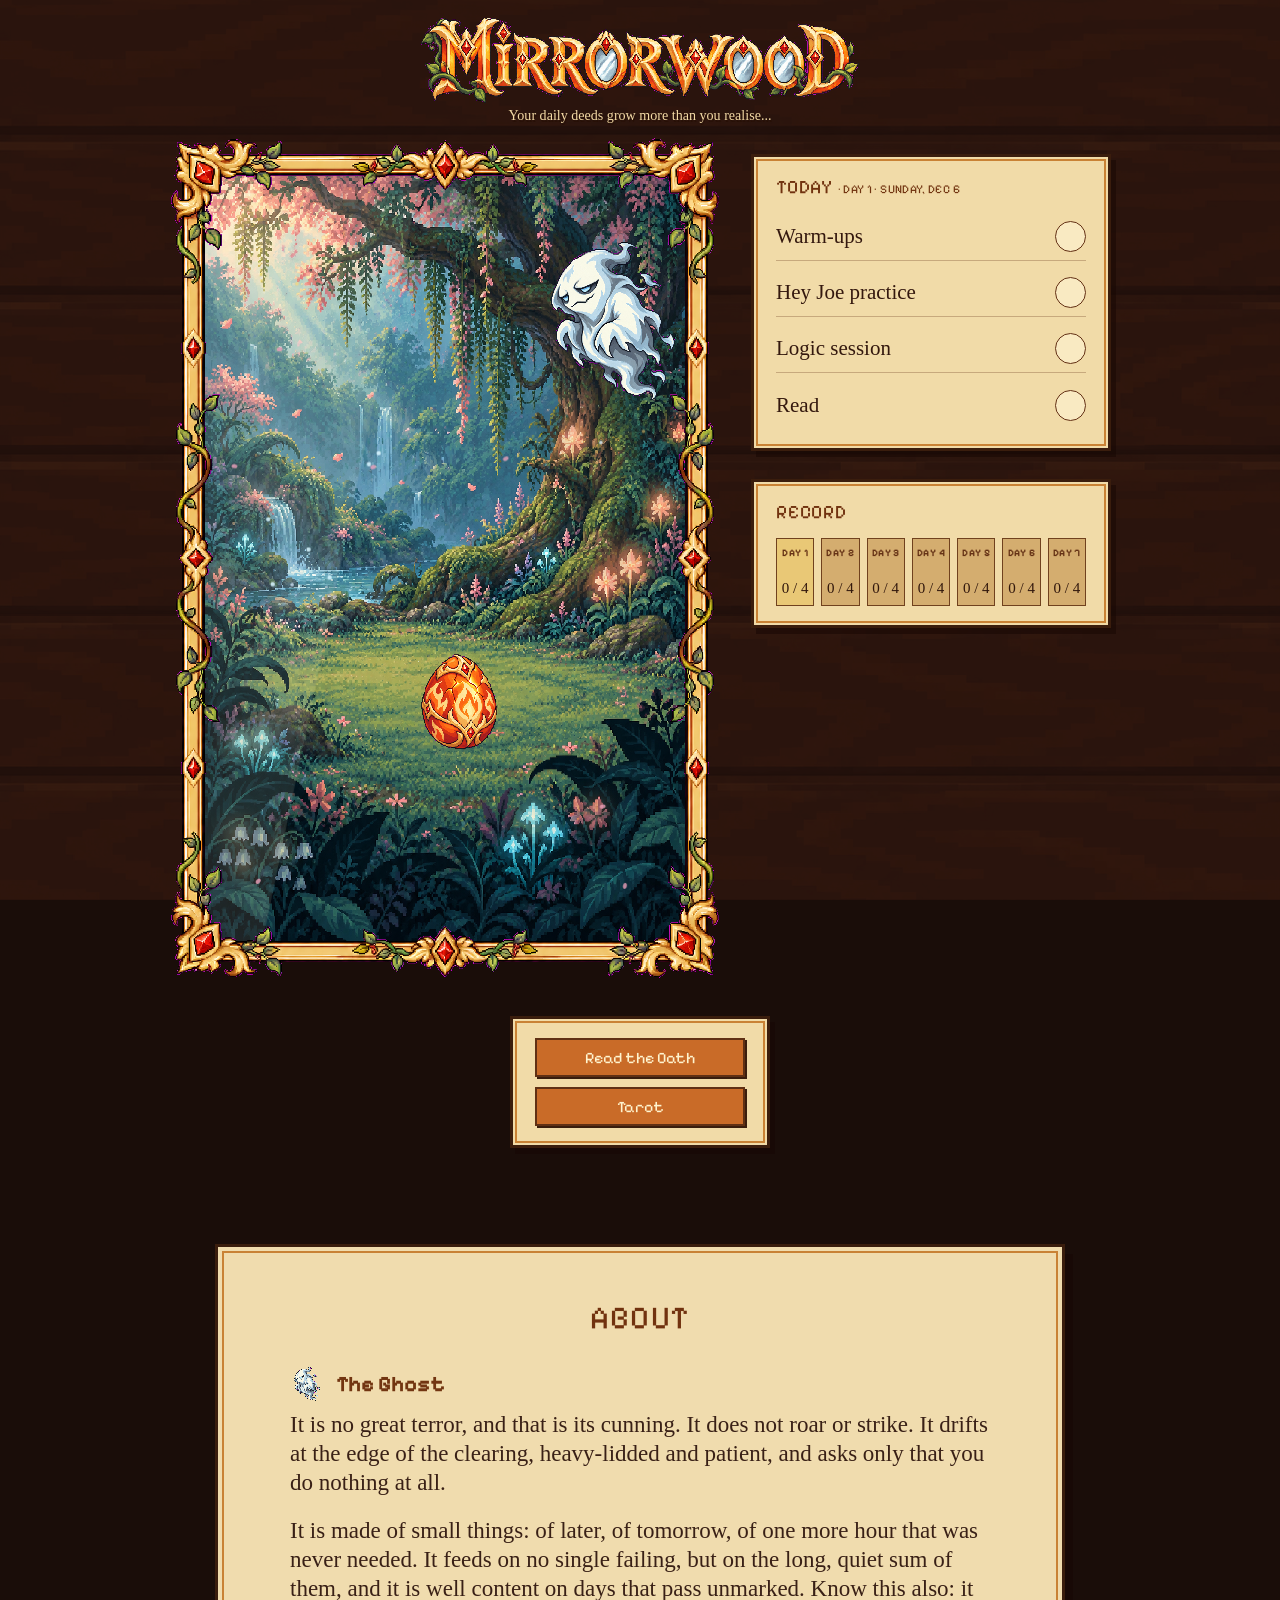
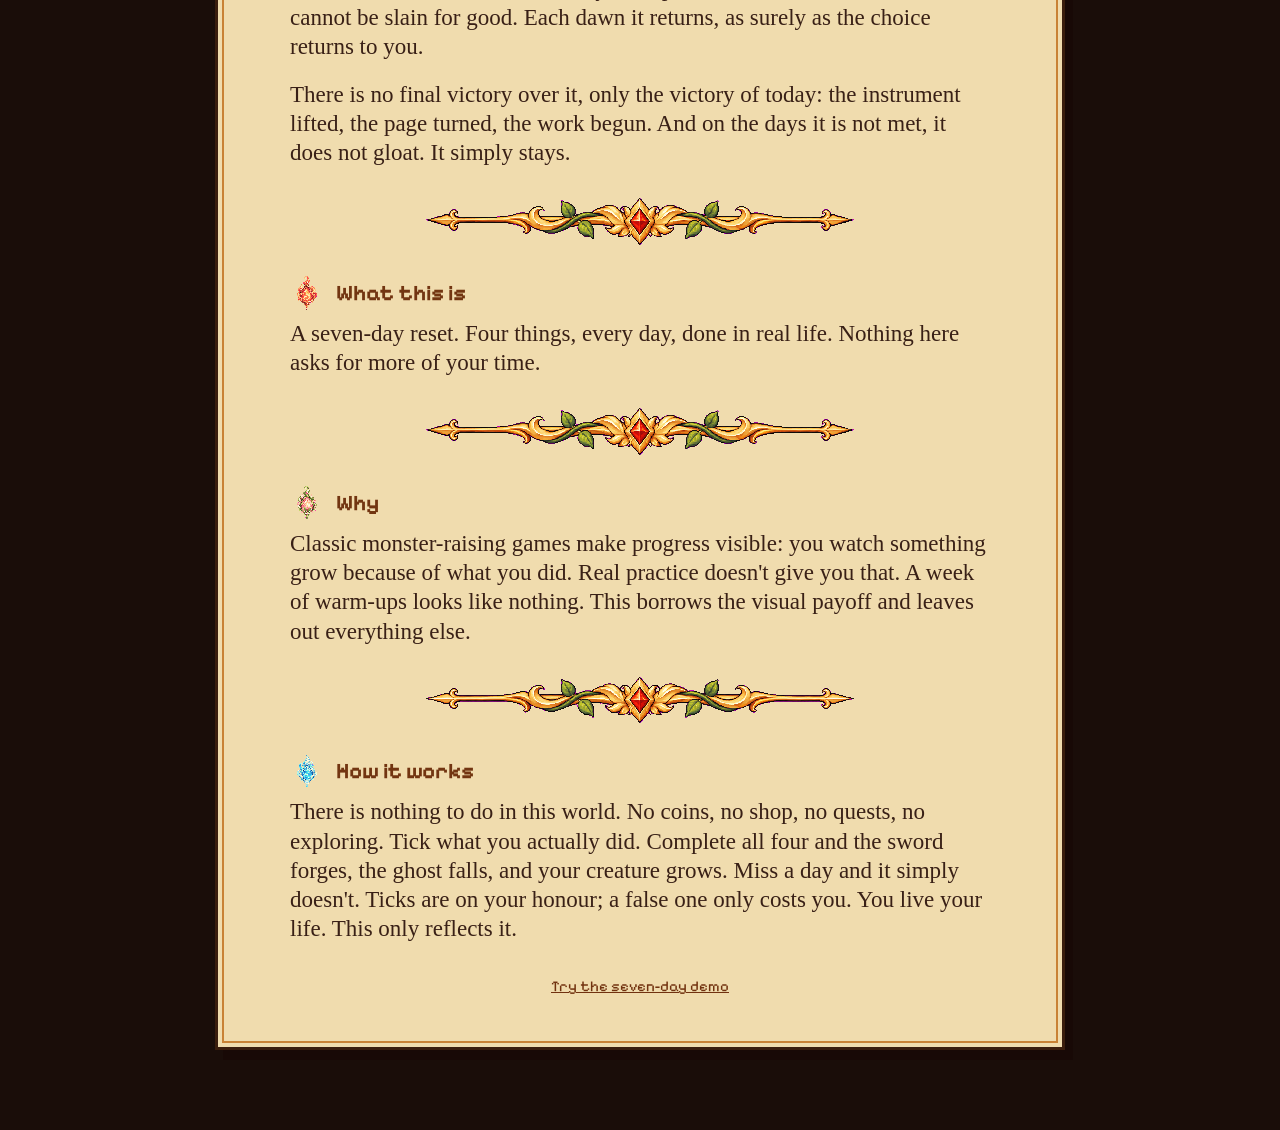
==== index.html @ 94b109c5 "Tarot: drawer with numbered slots and large card view" ====
<!doctype html>
<html lang="en">
<head>
  <meta charset="utf-8">
  <meta name="viewport" content="width=device-width, initial-scale=1">
  <title>Mirrorwood — Seven Days</title>
  <link rel="preconnect" href="https://fonts.googleapis.com">
  <link rel="preconnect" href="https://fonts.gstatic.com" crossorigin>
  <link href="https://fonts.googleapis.com/css2?family=IM+Fell+English:ital@0;1&family=Pixelify+Sans:wght@400;500;600&display=swap" rel="stylesheet">
  <link rel="stylesheet" href="styles.css">
  <link rel="stylesheet" href="tarot.css">
</head>
<body>
  <img class="wood-backdrop" src="assets/bg-wood.png" alt="" aria-hidden="true">
  <div id="date-override" class="date-override" hidden></div>
  <main class="app-shell">
    <header class="hero">
      <h1 class="visually-hidden">Mirrorwood</h1>
      <img class="wordmark" src="assets/wordmark.png" alt="Mirrorwood">
      <p>Your daily deeds grow more than you realise...</p>
    </header>
    <div class="app-content">
    <section class="scene-column" aria-label="Today's scene">
      <div class="scene-frame-wrap">
      <div id="scene" class="scene">
        <img id="scene-image" class="scene-image" alt="">
        <canvas id="ambient-canvas" class="ambient-canvas" aria-hidden="true"></canvas>
        <div id="ambient-markers" class="ambient-markers" aria-hidden="true"></div>
        <div class="scene-dimmer" aria-hidden="true"></div>
        <div id="scene-flash" class="scene-flash" aria-hidden="true"></div>
        <img id="creature" class="sprite creature" alt="Creature">
        <img id="evolution-form" class="sprite creature evolution-form" alt="" hidden>
        <img id="sword" class="sprite sword" src="assets/sword.png" alt="Sword">
        <i id="sword-edge" class="sword-edge" aria-hidden="true"></i>
        <i id="sword-shimmer" class="sword-shimmer" aria-hidden="true"></i>
        <img id="ghost" class="sprite ghost" src="assets/ghost.png" alt="Ghost">
        <div id="ghost-glitch" class="ghost-glitch" aria-hidden="true"></div>
        <div id="particles" class="particles" aria-hidden="true"></div>
        <i id="shockwave" class="shockwave" aria-hidden="true"></i>
      </div>
      <img class="scene-frame" src="assets/frame.png" alt="" aria-hidden="true">
      </div>
    </section>
    <section id="demo-panel" class="panel demo-panel" hidden aria-labelledby="demo-title">
      <h2 id="demo-title">Try it</h2>
      <p>This demo starts part-way through a week. Tick the last deed to forge the sword, defeat the ghost and watch your creature evolve. Then press Next day and keep going. Keep all seven days and something is waiting at the end.</p>
      <div class="demo-actions"><button id="next-demo-day" type="button">Next day</button><button id="reset-demo" type="button">Reset demo</button><button id="start-demo-egg" class="secondary-action" type="button">Start from the egg</button><button id="read-demo-oath" class="secondary-action" type="button">Read the Oath</button></div>
    </section>
    <section class="side-column" aria-label="Daily tasks and seven-day record">
      <section class="panel tasks-panel" aria-labelledby="tasks-title">
        <h2 id="tasks-title">Today <span id="demo-badge" class="demo-badge" hidden>DEMO</span><span class="task-date">· Day <span id="day-number"></span> · <span id="date-label"></span></span></h2>
        <div id="task-list" class="task-list"></div>
      </section>
      <section class="panel record-panel" aria-labelledby="record-title">
        <h2 id="record-title">Record</h2>
        <div id="record" class="record" aria-label="Seven day record"></div>
      </section>
      <section id="layout-tools" class="layout-tools" hidden aria-label="Layout test tools">
        <label>Layout mode <select id="layout-mode"><option value="sprites">Sprites</option><option value="glows">Glow points</option><option value="glints">Glint points</option></select></label>
        <label>Preview form <select id="form-preview"></select></label>
        <p id="layout-readout"></p>
        <button id="copy-layout" type="button">Copy config</button>
        <div class="layout-replays">
          <button type="button" data-replay="forge">Forge</button>
          <button type="button" data-replay="strike">Strike</button>
          <button type="button" data-replay="hatch">Hatch</button>
          <button type="button" data-replay="evolve">Evolve</button>
        </div>
        <button id="preview-closing" type="button">Preview closing</button>
      </section>
    </section>
    <section id="oath-card" class="panel oath-card" aria-label="The Oath">
      <button id="read-oath" class="secondary-action" type="button" aria-controls="shared-oath">Read the Oath</button>
      <button id="tarot-open" class="tarot-open" type="button" aria-controls="tarot-drawer" aria-haspopup="dialog">Tarot</button>
    </section>
    </div>
  </main>
  <section class="about" aria-labelledby="about-title">
    <h2 id="about-title">About</h2>
    <article><h3><img src="assets/ghost.png" alt="">The Ghost</h3><p>It is no great terror, and that is its cunning. It does not roar or strike. It drifts at the edge of the clearing, heavy-lidded and patient, and asks only that you do nothing at all.</p><p>It is made of small things: of later, of tomorrow, of one more hour that was never needed. It feeds on no single failing, but on the long, quiet sum of them, and it is well content on days that pass unmarked. Know this also: it cannot be slain for good. Each dawn it returns, as surely as the choice returns to you.</p><p>There is no final victory over it, only the victory of today: the instrument lifted, the page turned, the work begun. And on the days it is not met, it does not gloat. It simply stays.</p></article>
    <img class="about-divider" src="assets/divider.png" alt="">
    <article><h3><img src="assets/object-ember.png" alt="">What this is</h3><p>A seven-day reset. Four things, every day, done in real life. Nothing here asks for more of your time.</p></article>
    <img class="about-divider" src="assets/divider.png" alt="">
    <article><h3><img src="assets/object-bloom.png" alt="">Why</h3><p>Classic monster-raising games make progress visible: you watch something grow because of what you did. Real practice doesn't give you that. A week of warm-ups looks like nothing. This borrows the visual payoff and leaves out everything else.</p></article>
    <img class="about-divider" src="assets/divider.png" alt="">
    <article><h3><img src="assets/object-tide.png" alt="">How it works</h3><p>There is nothing to do in this world. No coins, no shop, no quests, no exploring. Tick what you actually did. Complete all four and the sword forges, the ghost falls, and your creature grows. Miss a day and it simply doesn't. Ticks are on your honour; a false one only costs you. You live your life. This only reflects it.</p></article>
    <a class="demo-link" href="?demo=1">Try the seven-day demo</a>
  </section>
  <section id="shared-oath" class="about demo-oath" hidden aria-labelledby="oath-title">
    <section class="panel oath-panel">
      <h2 id="oath-title">The Oath</h2>
      <p>You will not be given the ending. No one is. The harvest is not yours to command... only the sowing, and the sowing is wholly yours.</p>
      <p>Set your heart upon the deed and not upon its fruit, and you cannot be beaten. Halted, perhaps, and for a while. But not beaten.</p>
      <p>The tasks set before you will seem small. They are meant to. Nothing great was ever made of anything but small things laid patiently one upon another, and every tower men come far to look upon was once a man carrying a stone, and then another, and no one watching.</p>
      <p>Do not wait upon your heart to be willing. Hearts are weather. Begin, and the will comes after... or it does not come at all, and the work stands finished regardless.</p>
      <p>There will be days you fall. Count upon them as you count upon winter. A day lost is not a life lost, and no night is so long that the morning cannot be entered clean.</p>
      <p>Hold two things at once and you will not break: certainty that this road ends well, and honesty about the mile you now walk. Those who carried only the first have died of springs that never came.</p>
      <p>And know this plainly. No one is coming to do it in your stead. Others are not you.</p>
      <p>If not now, when?</p>
      <div class="oath-verse"><span>The end is not mine to command,</span><span>nor harvest mine to name;</span><span>the sowing only... that is mine,</span><span>in sun or wind or rain.</span></div>
      <div class="oath-verse"><span>Let hope run thin, let will go cold,</span><span>let seasons come and go:</span><span>the stone is laid, the step is made,</span><span>and that is all I owe.</span></div>
      <p class="oath-final">Not for the ending. For the doing.</p>
    </section>
  </section>
  <section id="demo-oath" class="about demo-oath" hidden aria-label="The Oath"></section>
  <dialog id="profile-welcome" class="profile-welcome" aria-labelledby="profile-welcome-title">
    <section class="panel profile-welcome-card">
      <h2 id="profile-welcome-title"><span id="profile-welcome-name"></span>,</h2>
      <p id="profile-welcome-start"></p>
      <p id="profile-welcome-deeds"></p>
      <p>Don't carry the whole week. Carry only the next step, and give it your care. That is enough. It always was.</p>
      <button id="profile-welcome-close" type="button"></button>
    </section>
  </dialog>
  <dialog id="demo-welcome" class="profile-welcome" aria-labelledby="demo-welcome-title">
    <section class="panel profile-welcome-card">
      <h2 id="demo-welcome-title">Welcome, stranger,</h2>
      <p>This is Mirrorwood. It asks nothing of your time. Each day, a few deeds are done out there, in real life, and this world only reflects them: the sword forges, the ghost falls, the creature grows.</p>
      <p>This creature is four days into its week. One deed remains today.</p>
      <p>Nothing here will lecture you. It only witnesses.</p>
      <button id="demo-welcome-close" type="button">Enter</button>
    </section>
  </dialog>
  <dialog id="closing-message" class="profile-welcome" aria-labelledby="closing-message-title">
    <section class="panel profile-welcome-card">
      <h2 id="closing-message-title"></h2>
      <p id="closing-message-opening"></p>
      <p>We never asked where you would arrive. What you did was witnessed: each day you came back, each small deed done when no one else was looking.</p>
      <p>You may not feel far from where you began. You are further than you think.</p>
      <p>The doing was the point. It always was.</p>
      <button id="closing-message-close" type="button">Rest</button>
    </section>
  </dialog>
  <script src="tarot.js"></script>
  <script src="app.js"></script>
</body>
</html>
---- styles.css ----
:root {
  color: #1c1b24;
  background: #f3ede2;
  font-family: Georgia, "Times New Roman", serif;
}

* { box-sizing: border-box; }
body { margin: 0; min-width: 320px; }
button { font: inherit; }

.app-shell {
  width: min(1440px, 100%);
  min-height: 100vh;
  margin: 0 auto;
  padding: clamp(20px, 4vw, 56px);
  display: grid;
  grid-template-columns: minmax(0, 2fr) minmax(330px, 0.95fr);
  gap: clamp(32px, 6vw, 96px);
  align-items: center;
}

.scene-column { display: grid; place-items: center; }
.scene {
  position: relative;
  width: min(100%, 56.6667vh);
  aspect-ratio: 2 / 3;
  overflow: hidden;
  isolation: isolate;
  background: #283948;
  box-shadow: 0 24px 52px rgba(37, 29, 35, .22), 0 2px 0 rgba(255,255,255,.6) inset;
}
.scene-image { position: absolute; inset: 0; width: 100%; height: 100%; image-rendering: crisp-edges; image-rendering: pixelated; }
.ambient-canvas { position: absolute; inset: 0; z-index: 1; width: 100%; height: 100%; pointer-events: none; }
.ambient-markers { position: absolute; inset: 0; z-index: 11; pointer-events: none; }
.ambient-marker { position: absolute; width: 12px; height: 12px; padding: 0; border: 2px solid #fff; border-radius: 50%; transform: translate(-50%, -50%); pointer-events: auto; cursor: pointer; box-shadow: 0 0 0 1px #313; }
.ambient-marker.glows { background: #ffc86f; } .ambient-marker.glints { background: #89d9ff; }
.sprite { position: absolute; z-index: 2; transform-origin: bottom center; image-rendering: crisp-edges; image-rendering: pixelated; }
.scene:not(.sprites-positioned) .creature, .scene:not(.sprites-positioned) .ghost, .scene:not(.sprites-positioned) .sword { opacity: 0; }
.scene.sprites-positioned .creature, .scene.sprites-positioned .ghost, .scene.sprites-positioned .sword { opacity: 1; transition: opacity .3s ease-out; }

.creature { width: var(--creature-width); left: var(--creature-x); top: var(--creature-y); transform: translate(var(--creature-anchor-x, -50%), var(--creature-anchor-y, -100%)); transform-origin: var(--creature-origin-x, 50%) var(--creature-origin-y, 100%); }
.idle-frame { image-rendering: crisp-edges; image-rendering: pixelated; }
.creature.idle { animation: creature-breathe 3s ease-in-out infinite; }
.creature.egg-idle { animation: egg-idle 2.8s ease-in-out infinite; }
.ghost { width: 26%; left: var(--ghost-x); top: var(--ghost-y); transform: translate(-50%, -50%); animation: ghost-float 3.2s ease-in-out infinite; }
.sword { width: 17%; left: var(--sword-x); top: var(--sword-y); transform: translate(-50%, -50%); clip-path: inset(var(--sword-clip) 0 0 0); }
.ghost, .sword { transform-origin: center; }
.sword-edge { position: absolute; z-index: 7; left: var(--sword-edge-x); top: var(--sword-edge-y); width: 8px; height: 8px; border-radius: 50%; opacity: 0; pointer-events: none; background: #fff; box-shadow: 0 0 8px 4px #fff, 0 0 22px 8px #ff9d35; }
.sword-shimmer { position: absolute; z-index: 6; left: var(--shimmer-x); top: var(--shimmer-y); width: var(--shimmer-width); height: var(--shimmer-height); opacity: 0; pointer-events: none; background: linear-gradient(to top, transparent, rgba(255,255,255,.85), transparent); }
.sword.partial { animation: sword-breathe 3s ease-in-out infinite; }
.scene-dimmer { position: absolute; inset: 0; z-index: 1; pointer-events: none; opacity: 0; background: rgba(5, 9, 24, .6); transition: opacity .3s ease; }
.scene.evolving .scene-dimmer { opacity: 1; }
.scene-flash { position: absolute; inset: 0; z-index: 9; pointer-events: none; mix-blend-mode: screen; }
.particles { position: absolute; inset: 0; z-index: 10; pointer-events: none; overflow: hidden; }
.spark { position: absolute; width: 5px; height: 5px; left: var(--x); top: var(--y); background: #fff8bd; box-shadow: 0 0 8px 3px #ffbb52; animation: spark-fly var(--life, .55s) ease-out forwards; }
.spark.star { width: 7px; height: 7px; background: #fff; box-shadow: 0 0 10px 3px #f5d467; animation: star-burst var(--life, .7s) ease-out forwards; }
.spark.ghost-bit { width: 5px; height: 5px; box-shadow: 0 0 5px currentColor; animation: ghost-fizzle var(--life, .7s) ease-out forwards; }
.spark.shell { width: 7px; height: 6px; box-shadow: 0 0 5px currentColor; animation: shell-fall var(--life, .8s) cubic-bezier(.12,.7,.35,1) forwards; }
.spark.ember { width: 4px; height: 4px; box-shadow: 0 0 6px currentColor; animation: ember-rise var(--life, 1.5s) ease-out forwards; }
.spark.gather { animation: gather-in var(--life, 1.2s) cubic-bezier(.32,.02,.6,1) forwards; }
.scene.forge-pulse .sword { animation: forge-edge var(--forge-pulse) ease-in-out both; filter: drop-shadow(0 0 8px #fff) drop-shadow(0 0 18px #ff9e35); }
.scene.forge-pulse .sword-edge { animation: edge-pulse var(--forge-pulse) ease-in-out both; }
.scene.forge-pulse .sword-shimmer { animation: heat-shimmer var(--forge-pulse) linear both; }
.scene.forge-cool .sword { animation: sword-cool var(--forge-cool) ease-out both; }
.scene.retract .sword { opacity: .55; transition: clip-path .22s ease, opacity .22s ease; }
.scene.reduced-crossfade .sprite { transition: opacity .18s ease, filter .18s ease; }
.scene.strike-charge .sword { animation: sword-charge var(--strike-charge) linear both; transform: translate(-50%, -50%) rotate(var(--strike-angle)); filter: brightness(2.4) drop-shadow(0 0 12px #fff) drop-shadow(0 0 25px #ffbe4b); }
.scene.strike-hold .sword { transform: translate(-50%, -50%) rotate(var(--strike-angle)); filter: brightness(2.5) drop-shadow(0 0 13px #fff); }
.scene.strike-drive .sword { animation: sword-drive var(--strike-drive) cubic-bezier(.08,.82,.2,1) forwards; filter: brightness(2.7) drop-shadow(0 0 17px #fff); }
.scene.strike-charge .ghost, .scene.strike-hold .ghost, .scene.strike-drive .ghost { animation: none; }
.scene.strike-hit-stop * { animation-play-state: paused !important; }
.scene.strike-hit-stop .scene-flash { animation: impact-flash .16s ease-out both; }
.scene.strike-hit-stop .scene-flash { animation-play-state: running !important; }
.scene.strike-hit-stop .sword, .scene.strike-glitch .sword { filter: brightness(2.4) drop-shadow(0 0 15px #fff) drop-shadow(0 0 24px #ffbd4b); }
.scene.strike-hit-stop .sword, .scene.strike-glitch .sword, .scene.strike-fade .sword { transform: translate(calc(-50% + var(--strike-dx)), calc(-50% + var(--strike-dy))) rotate(var(--strike-angle)); }
.scene.strike-glitch .ghost { opacity: 0; }
.scene.strike-glitch .ghost-glitch { display: block; }
.scene.strike-glitch, .scene.scene-shake { animation: screen-shake var(--scene-shake) ease-in-out both; }
.scene.strike-fade .sword { opacity: 0; transition: opacity .25s ease; }
.scene.hatching .creature { animation: hatch-wobble var(--hatch-motion) ease-in forwards; filter: drop-shadow(0 0 0 transparent); }
.scene.hatching .scene-dimmer, .scene.hatch-flash .scene-dimmer { opacity: .67; }
.scene.hatch-flash .scene-flash { animation: hatch-flash var(--hatch-flash) ease-out forwards; }
.scene.hatch-reveal .creature { animation: stage-land var(--hatch-land) cubic-bezier(.18,.8,.3,1) both; }
.scene.hatch-aftermath .shockwave { animation: shockwave 1.1s ease-out both; }
.scene.evolving .creature, .scene.evolving .evolution-form { filter: brightness(0) invert(1) drop-shadow(0 0 10px #fff); }
.scene.evolving .creature { animation: silhouette-pulse .5s ease-in-out infinite alternate; }
.scene.evolving .evolution-form { display: block; z-index: 3; }
.scene.evolving .swap-pulse { animation: silhouette-swap .18s ease-out both; }
.scene.final-flash .scene-flash { animation: final-flash .42s ease-out both; }
.scene.evolve-gather .scene-dimmer, .scene.evolving .scene-dimmer, .scene.evolve-reveal .scene-dimmer { opacity: 1; }
.scene.evolve-flash .scene-dimmer { opacity: 1; }
.scene.evolve-flash .scene-flash { animation: final-flash .3s ease-out both; }
.scene.evolve-reveal .creature { animation: evolve-land var(--evolve-reveal) cubic-bezier(.18,.8,.3,1) both; }
.scene.evolve-reveal .shockwave { animation: shockwave 1.1s ease-out both; }
.ghost-glitch { position: absolute; z-index: 8; display: none; left: var(--glitch-x); top: var(--glitch-y); width: var(--glitch-width); height: var(--glitch-height); transform: translate(-50%, -50%); filter: drop-shadow(5px 0 #f04b5f) drop-shadow(-5px 0 #57b8e8); }
.ghost-glitch::before, .ghost-glitch::after { content: ''; position: absolute; inset: 0; opacity: .45; background: url('assets/ghost.png') center / 100% 100% no-repeat; mix-blend-mode: screen; }
.ghost-glitch::before { transform: translateX(5px); filter: sepia(1) saturate(5) hue-rotate(310deg); }
.ghost-glitch::after { transform: translateX(-5px); filter: sepia(1) saturate(5) hue-rotate(165deg); }
.ghost-slice { position: absolute; left: 0; width: 100%; height: 16.8%; background: url('assets/ghost.png') center / 100% 600% no-repeat; background-position: center calc(var(--slice) * 20%); animation: glitch-slice .8s steps(2,end) both; animation-delay: var(--delay); }
.shockwave { position: absolute; z-index: 6; left: var(--effect-x); top: var(--effect-y); width: 14px; height: 8px; border: 2px solid rgba(255,245,173,.9); border-radius: 50%; opacity: 0; transform: translate(-50%, -50%); pointer-events: none; box-shadow: 0 0 11px #fff2a6; }

.side-column { display: grid; gap: 22px; align-content: center; }
.eyebrow { margin: 0 0 7px; color: #74685b; font: 700 12px/1.1 system-ui, sans-serif; letter-spacing: .17em; text-transform: uppercase; }
h1 { margin: 0; color: #2e2939; font-size: clamp(42px, 5vw, 70px); font-weight: 400; letter-spacing: -.055em; line-height: .9; }
.date-label { margin: 12px 0 0; color: #74685b; font-size: 18px; }
.panel { background: rgba(255, 252, 246, .82); border: 1px solid rgba(77, 61, 61, .15); box-shadow: 0 12px 26px rgba(65, 49, 50, .08); padding: 22px; }
h2 { margin: 0 0 15px; font-size: 17px; font-weight: 400; letter-spacing: .04em; }
.task-list { display: grid; gap: 8px; }
.task {
  display: grid;
  grid-template-columns: 1fr auto;
  align-items: center;
  min-height: 48px;
  border-bottom: 1px solid #e7ded2;
  font-size: 19px;
}
.task:last-child { border-bottom: 0; }
.tick {
  width: 31px; height: 31px; padding: 0; border: 1px solid #817463; border-radius: 50%; background: transparent; color: transparent; cursor: pointer;
}
.tick[aria-pressed="true"] { background: #405f52; border-color: #405f52; color: #fffdf6; font-family: system-ui, sans-serif; font-size: 17px; }
.tick:disabled { cursor: default; opacity: .72; }
.task.locked { color: #766b60; }
.task.locked .tick { border-style: dashed; background: rgba(108, 91, 71, .12); opacity: .48; }
.profile-message { margin: 2px 0; color: #5f321b; font-size: 18px; line-height: 1.3; }
.record { display: grid; grid-template-columns: repeat(7, 1fr); gap: 7px; }
.record-cell { min-height: 68px; padding: 8px 3px; display: grid; align-content: space-between; background: #eae1d5; text-align: center; }
.record-cell.current { background: #d8e1d5; }
.record-day { color: #74685b; font: 700 10px system-ui, sans-serif; letter-spacing: .04em; text-transform: uppercase; }
.record-value { font-size: 15px; }
.date-override { position: fixed; z-index: 10; top: 0; left: 50%; transform: translateX(-50%); padding: 7px 12px; background: #312c3d; color: #fff; font: 12px system-ui, sans-serif; letter-spacing: .03em; }
.layout-tools { display: grid; gap: 10px; padding: 13px; background: #e4ecdf; border: 1px solid #9dac9c; font: 13px system-ui, sans-serif; }
.layout-tools[hidden] { display: none; }
.layout-tools label { display: flex; justify-content: space-between; align-items: center; gap: 12px; }
.layout-tools select, .layout-tools button { font: inherit; padding: 5px 7px; }
.layout-tools p { margin: 0; line-height: 1.45; }
.layout-replays { display: grid; grid-template-columns: repeat(4, 1fr); gap: 5px; }
.scene.layout-mode .sprite { cursor: grab; touch-action: none; outline: 1px dashed rgba(255,255,255,.55); outline-offset: 3px; }
.scene.layout-mode:not(.replaying) .sprite { animation: none; }
.scene.layout-mode .sprite:active { cursor: grabbing; }
.scene.layout-points { cursor: crosshair; }

@keyframes creature-breathe { 0%,100% { transform: translate(-50%, -100%) translateY(0) scale(1); } 50% { transform: translate(-50%, -100%) translateY(-.7%) scale(1.012); } }
@keyframes egg-idle { 0%,100% { transform: translate(-50%, -100%) translateY(0) rotate(-1deg); } 50% { transform: translate(-50%, -100%) translateY(-1.3%) rotate(1deg); } }
@keyframes ghost-float { 0%,100% { transform: translate(-50%, -50%) translateY(0) rotate(-1deg); } 50% { transform: translate(-46%, -53%) rotate(1deg); } }
@keyframes sword-breathe { 0%,100% { filter: drop-shadow(0 0 0 transparent); } 50% { filter: drop-shadow(0 0 7px rgba(255,181,79,.75)); } }
@keyframes forge-edge { 0%,20%,55%,75%,100% { filter: brightness(1.2) drop-shadow(0 0 3px #ffae51); } 35%,66% { filter: brightness(3) drop-shadow(0 0 8px #fff) drop-shadow(0 0 19px #ff9c2f); } }
@keyframes edge-pulse { 0%,20%,55%,75%,100% { opacity: .25; transform: scale(.5); } 35%,66% { opacity: 1; transform: scale(2.2); } }
@keyframes heat-shimmer { 0% { opacity: 0; transform: translateY(18%) scaleX(.7); } 20%,80% { opacity: .75; } 100% { opacity: 0; transform: translateY(-32%) scaleX(1.25); } }
@keyframes sword-cool { from { filter: brightness(3) saturate(.4) drop-shadow(0 0 14px #fff); } to { filter: brightness(1) saturate(1); } }
@keyframes sword-charge { 0%,100% { transform: translate(-50%, -50%) rotate(var(--strike-angle)); } 25% { transform: translate(-52%, -51%) rotate(var(--strike-angle)); } 55% { transform: translate(-48%, -49%) rotate(var(--strike-angle)); } 78% { transform: translate(-51%, -50%) rotate(var(--strike-angle)); } }
@keyframes sword-drive { from { transform: translate(-50%, -50%) rotate(var(--strike-angle)); } to { transform: translate(calc(-50% + var(--strike-dx)), calc(-50% + var(--strike-dy))) rotate(var(--strike-angle)); } }
@keyframes screen-shake { 0%,100% { transform: translate(0); } 25% { transform: translate(5px,-3px); } 50% { transform: translate(-5px,3px); } 75% { transform: translate(3px,2px); } }
@keyframes glitch-slice { 0%,100% { transform: translateX(0) scaleX(1); } 20% { transform: translateX(-11px) scaleX(1.12); } 43% { transform: translateX(9px) scaleX(.86); } 64% { transform: translateX(-6px) scaleX(1.18); } 82% { transform: translateX(13px) scaleX(.82); } }
@keyframes hatch-wobble { 0%,20% { transform: translate(-50%,-100%) rotate(-1deg); filter: drop-shadow(0 0 5px #ffb95b); } 40% { transform: translate(-50%,-100%) rotate(1deg); filter: drop-shadow(0 0 8px #ffca68); } 46%,50% { transform: translate(-50%,-100%) rotate(0); filter: drop-shadow(0 0 8px #ffca68); } 56% { transform: translate(-50%,-100%) rotate(-5deg); filter: drop-shadow(0 0 14px #ffb23f); } 64% { transform: translate(-50%,-100%) rotate(8deg) translateY(-2%); filter: drop-shadow(0 0 22px #ffd16a); } 72% { transform: translate(-50%,-100%) rotate(-10deg) translateY(1%); filter: drop-shadow(0 0 29px #ffe294); } 80% { transform: translate(-50%,-100%) rotate(13deg) translateY(-3%); filter: drop-shadow(0 0 36px #fff0a8); } 89% { transform: translate(-50%,-100%) rotate(-15deg) scale(1.06); filter: drop-shadow(0 0 45px #fff); } 100% { transform: translate(-50%,-100%) rotate(18deg) scale(1.1); filter: drop-shadow(0 0 55px #fff); } }
@keyframes stage-land { 0% { opacity: 0; transform: translate(var(--creature-anchor-x, -50%), calc(var(--creature-anchor-y, -100%) - 55%)) scale(.82,1.2); } 45% { opacity: 1; transform: translate(var(--creature-anchor-x, -50%), calc(var(--creature-anchor-y, -100%) + 4%)) scale(1.16,.78); } 66% { transform: translate(var(--creature-anchor-x, -50%), calc(var(--creature-anchor-y, -100%) - 10%)) scale(.94,1.09); } 82% { transform: translate(var(--creature-anchor-x, -50%), calc(var(--creature-anchor-y, -100%) + 1%)) scale(1.05,.94); } 100% { transform: translate(var(--creature-anchor-x, -50%), var(--creature-anchor-y, -100%)) scale(1); } }
@keyframes evolve-land { 0% { opacity: 0; transform: translate(var(--creature-anchor-x, -50%), var(--creature-anchor-y, -100%)) scale(.76); } 55% { opacity: 1; transform: translate(var(--creature-anchor-x, -50%), calc(var(--creature-anchor-y, -100%) - 4%)) scale(1.12,.9); } 100% { transform: translate(var(--creature-anchor-x, -50%), var(--creature-anchor-y, -100%)) scale(1); } }
@keyframes shockwave { 0% { opacity: .95; transform: translate(-50%,-50%) scale(.4); } 100% { opacity: 0; transform: translate(-50%,-50%) scale(14,5); } }
@keyframes silhouette-pulse { to { opacity: .55; } }
@keyframes silhouette-swap { 0% { transform: translate(var(--creature-anchor-x, -50%), var(--creature-anchor-y, -100%)) scale(.92); } 55% { transform: translate(var(--creature-anchor-x, -50%), var(--creature-anchor-y, -100%)) scale(1.07); } 100% { transform: translate(var(--creature-anchor-x, -50%), var(--creature-anchor-y, -100%)) scale(1); } }
@keyframes hatch-flash { 0% { background: rgba(255,246,210,0); } 28% { background: rgba(255,255,245,1); } 100% { background: transparent; } }
@keyframes final-flash { 0% { background: rgba(255,255,245,0); } 32% { background: rgba(255,255,255,1); } 100% { background: transparent; } }
@keyframes impact-flash { 0% { background: radial-gradient(circle at var(--ghost-x) var(--ghost-y), #fff 0 2%, rgba(255,244,190,.75) 4%, transparent 12%); } 100% { background: radial-gradient(circle at var(--ghost-x) var(--ghost-y), transparent 0); } }
@keyframes spark-fly { to { transform: translate(var(--dx), var(--dy)) scale(0); opacity: 0; } }
@keyframes star-burst { 0% { transform: scale(.3); opacity: 0; } 30% { opacity: 1; } 100% { transform: translate(var(--dx), var(--dy)) scale(0); opacity: 0; } }
@keyframes ghost-fizzle { 0%,30% { opacity: 1; } 56% { opacity: .2; } 70% { opacity: .85; } 100% { transform: translate(var(--dx), var(--dy)) scale(0); opacity: 0; } }
@keyframes shell-fall { 0% { transform: rotate(0); opacity: 1; } 100% { transform: translate(var(--dx), var(--dy)) rotate(320deg); opacity: 0; } }
@keyframes ember-rise { 0% { opacity: 0; } 20% { opacity: .9; } 100% { transform: translate(var(--dx), var(--dy)) scale(0); opacity: 0; } }
@keyframes gather-in { 0% { opacity: 0; transform: rotate(0) translate(0); } 20% { opacity: 1; } 100% { transform: rotate(230deg) translate(var(--dx), var(--dy)) scale(0); opacity: 0; } }

@media (prefers-reduced-motion: reduce) {
  .sprite, .scene, .scene * { animation-duration: .18s !important; animation-iteration-count: 1 !important; transition-duration: .18s !important; }
}

@media (max-width: 899px) {
  .app-shell { display: block; padding: 18px; }
  .scene { width: 100%; max-width: 600px; margin: 0 auto 28px; }
  .side-column { gap: 18px; }
  h1 { font-size: 46px; }
  .panel { padding: 18px; }
}

/* Mirrorwood menu skin */
:root { color: #2b160e; background: #1a0d09; font-family: "IM Fell English", Georgia, serif; }
body { background: transparent; color: #2b160e; }
.wood-backdrop { position: fixed; inset: 0; z-index: 0; width: 100vw; height: 100vh; object-fit: cover; image-rendering: crisp-edges; image-rendering: pixelated; }
body::before { content: ""; position: fixed; inset: 0; z-index: 1; pointer-events: none; background: rgba(35, 17, 11, .82); }
body > :not(.wood-backdrop) { position: relative; z-index: 2; }
.app-shell { width: min(1380px, 100%); min-height: 100vh; padding: 16px clamp(18px, 3vw, 42px); display: grid; grid-template-columns: 1fr; grid-template-rows: auto 1fr; gap: 10px; }
.hero { display: grid; justify-items: center; gap: 3px; padding: 0; color: #f4dba6; text-align: center; text-shadow: 1px 2px 0 #271006; }
.wordmark { width: min(440px, 88vw); image-rendering: crisp-edges; image-rendering: pixelated; }
.hero p { margin: 0; max-width: min(360px, 80vw); font-size: clamp(13px, 1.1vw, 16px); line-height: 1.2; }
.app-content { display: grid; grid-template-columns: minmax(0, 552px) minmax(300px, 360px); gap: clamp(16px, 2.4vw, 30px); align-items: start; justify-content: center; min-height: 0; }
.scene-column { min-height: 0; }
.scene-frame-wrap { position: relative; width: auto; height: 94.7vh; aspect-ratio: 1009 / 1558; }
.scene-frame-wrap .scene { position: absolute; inset: var(--frame-top) var(--frame-right) var(--frame-bottom) var(--frame-left); width: auto; height: auto; aspect-ratio: auto; box-shadow: none; }
.scene-frame { position: absolute; inset: 0; z-index: 20; width: 100%; height: 100%; pointer-events: none; image-rendering: crisp-edges; image-rendering: pixelated; }
.side-column { gap: 28px; max-width: 360px; width: 100%; align-self: start; }
.panel { background: #f1dba8; border: 3px solid #3a1d0d; outline: 2px solid #c98235; outline-offset: -7px; box-shadow: 5px 6px 0 rgba(24, 9, 5, .55); padding: 19px 22px; }
h2, h3, .record-day, .eyebrow, .tick, .layout-tools { font-family: "Pixelify Sans", system-ui, sans-serif; }
h2 { color: #71320f; font-size: 19px; text-transform: uppercase; }
.task { border-bottom-color: rgba(89, 42, 16, .28); color: #34180e; font-size: 21px; }
.task-date { display: inline; color: #723511; font-family: "Pixelify Sans", system-ui, sans-serif; font-size: 12px; font-weight: 400; letter-spacing: .03em; white-space: nowrap; }
.demo-badge { display: inline-block; margin-left: 5px; padding: 1px 4px; background: #7b240d; color: #fff0bd; font-family: "Pixelify Sans", system-ui, sans-serif; font-size: 10px; vertical-align: 2px; }
.demo-panel { max-width: 260px; align-self: start; }
.demo-panel h2 { margin-bottom: 10px; }
.demo-panel p { margin: 0; color: #392016; font-size: 18px; line-height: 1.18; }
.oath-card { width: 100%; max-width: 260px; align-self: start; margin-top: 2.25vh; }
.oath-card .secondary-action { width: 100%; }
.oath-panel { width: 100%; max-width: 360px; align-self: start; margin-top: 2.25vh; }
.oath-panel p { margin: 0; color: #392016; font-size: clamp(17px, 1.35vw, 19px); line-height: 1.23; }
.oath-panel p + p { margin-top: 16px; }
.oath-verse { display: grid; gap: 2px; margin: 32px auto 0; color: #392016; font-size: clamp(17px, 1.35vw, 19px); font-style: italic; line-height: 1.2; text-align: center; }
.oath-verse span { display: block; }
.oath-verse + .oath-verse { margin-top: 22px; }
.oath-final { margin-top: 30px !important; font-weight: bold; text-align: center; }
.demo-actions { display: grid; gap: 8px; margin-top: 16px; }
.demo-actions button { border: 2px solid #603014; background: #c96b28; color: #fff4cf; box-shadow: 2px 2px 0 #3a1d0d; cursor: pointer; font-family: "Pixelify Sans", system-ui, sans-serif; padding: 8px 10px; }
.secondary-action { border: 2px solid #603014; background: transparent; color: #71320f; box-shadow: none; cursor: pointer; font-family: "Pixelify Sans", system-ui, sans-serif; padding: 8px 10px; }
#read-oath { border: 2px solid #603014; background: #c96b28; color: #fff4cf; box-shadow: 2px 2px 0 #3a1d0d; cursor: pointer; font-family: "Pixelify Sans", system-ui, sans-serif; padding: 8px 10px; }
.demo-actions .secondary-action { background: transparent; color: #71320f; box-shadow: none; }
.demo-actions button:disabled { cursor: default; opacity: .55; }
.tick { border-color: #633014; background: #f9eac2; }
.tick[aria-pressed="true"] { background: #b84c1b; border-color: #7b240d; color: #fff5cf; }
.record-cell { background: #d4ad6f; border: 1px solid #70411e; color: #32180d; }
.record-cell.current { background: #e9c876; }
.record-day { color: #633014; }
.date-override { background: #4a1d0d; color: #ffe1a1; font-family: "Pixelify Sans", system-ui, sans-serif; }
.about { width: min(850px, calc(100% - 36px)); margin: 60px auto 80px; padding: clamp(24px, 5vw, 52px); background: #f0dcae; border: 3px solid #3a1d0d; outline: 2px solid #c98235; outline-offset: -9px; box-shadow: 8px 10px 0 rgba(24, 9, 5, .55); }
.about > h2 { margin: 0 0 30px; font-size: 32px; text-align: center; }
.about article { max-width: 700px; margin: 0 auto; }
.about h3 { display: flex; align-items: center; gap: 12px; margin: 0 0 9px; color: #723511; font-size: 22px; }
.about h3 img { width: 34px; height: 34px; object-fit: contain; image-rendering: crisp-edges; image-rendering: pixelated; }
.about p { margin: 0; color: #392016; font-size: clamp(19px, 2.1vw, 23px); line-height: 1.27; }
.about p + p { margin-top: 18px; }
.about-divider { display: block; width: min(100%, 430px); margin: 30px auto; image-rendering: crisp-edges; image-rendering: pixelated; }
.demo-oath { margin-top: -38px; }
.demo-oath .oath-panel { max-width: 700px; margin: 0 auto; padding: 0; background: transparent; border: 0; outline: 0; box-shadow: none; }
.demo-oath-revealing { animation: demo-oath-fade var(--demo-oath-fade-duration) ease-out both; }
@keyframes demo-oath-fade { from { opacity: 0; } to { opacity: 1; } }
.demo-link { display: block; width: fit-content; margin: 34px auto 0; color: #71320f; font-family: "Pixelify Sans", system-ui, sans-serif; font-size: 15px; }
.demo-mode .demo-link { display: none; }
.profile-welcome { width: min(540px, calc(100% - 32px)); max-width: none; padding: 0; border: 0; background: transparent; overflow: visible; }
.profile-welcome::backdrop { background: rgba(20, 10, 7, .78); }
.profile-welcome-card { padding: clamp(25px, 5vw, 38px); }
.profile-welcome-card h2 { margin-bottom: 22px; font-size: clamp(22px, 4vw, 28px); text-transform: none; }
.profile-welcome-card p { margin: 0; color: #392016; font: clamp(18px, 3.2vw, 21px)/1.3 "IM Fell English", Georgia, serif; }
.profile-welcome-card p + p { margin-top: 18px; }
.profile-welcome-card button { display: block; margin: 28px auto 0; border: 2px solid #603014; background: #c96b28; color: #fff4cf; box-shadow: 2px 2px 0 #3a1d0d; cursor: pointer; font-family: "Pixelify Sans", system-ui, sans-serif; padding: 9px 18px; }
.visually-hidden { position: absolute; width: 1px; height: 1px; padding: 0; margin: -1px; overflow: hidden; clip: rect(0, 0, 0, 0); white-space: nowrap; border: 0; }

@media (max-width: 899px) {
  .app-shell { display: grid; padding: 16px 18px; }
  .hero { justify-items: center; gap: 7px; }
  .app-content { display: block; }
  .scene-frame-wrap { width: 100%; height: auto; aspect-ratio: 1009 / 1558; margin: 0 auto 26px; }
  .side-column { max-width: none; }
  .demo-panel { max-width: none; margin: 0 0 20px; }
  .oath-card { margin: 0 auto 20px; }
  .oath-panel { max-width: none; margin-top: 24px; }
  .about { width: calc(100% - 28px); margin: 38px auto 50px; }
}

@media (min-width: 900px) and (max-width: 999px) {
  .app-shell { padding-inline: 18px; }
  .app-content { grid-template-columns: 552px 300px; gap: 12px; }
}

@media (min-width: 900px) {
  .side-column { margin-top: 2.25vh; }
}

@media (min-width: 900px) and (max-width: 1319px) {
  .oath-card { grid-column: 1 / -1; grid-row: 2; justify-self: center; margin: 0 0 20px; }
  .demo-mode .app-content { row-gap: 28px; }
  .demo-mode .scene-column { grid-column: 1; grid-row: 1 / span 2; }
  .demo-mode .demo-panel { grid-column: 2; grid-row: 1; margin-top: 2.25vh; }
  .demo-mode .side-column { grid-column: 2; grid-row: 2; margin-top: 0; }
}

@media (min-width: 1320px) {
  .app-content { grid-template-columns: minmax(0, 1fr) 552px minmax(0, 1fr); gap: clamp(16px, 2.4vw, 30px); }
  .scene-column { grid-column: 2; grid-row: 1; }
  .side-column { grid-column: 3; grid-row: 1; justify-self: start; }
  .oath-card { grid-column: 1; grid-row: 1; justify-self: end; }
  .demo-mode .demo-panel { grid-column: 1; grid-row: 1; justify-self: end; margin-top: 2.25vh; }
}
---- tarot.css ----
.tarot-card {
  position: relative;
  width: 100%;
  aspect-ratio: 2 / 3;
  container-type: inline-size;
  isolation: isolate;
}

.tarot-card * { box-sizing: border-box; }

.tarot-art {
  position: absolute;
  left: 8.984375%;
  top: 12.760416667%;
  width: 82.03125%;
  height: 54.6875%;
  object-fit: cover;
}

.tarot-frame {
  position: absolute;
  inset: 0;
  width: 100%;
  height: 100%;
}

.tarot-name,
.tarot-text {
  position: absolute;
  display: flex;
  align-items: center;
  justify-content: center;
  margin: 0;
  padding: 0;
  color: #2b160e;
  text-align: center;
}

.tarot-name {
  left: 9.47265625%;
  top: 4.6875%;
  width: 80.95703125%;
  height: 7.421875%;
  font-family: 'Pixelify Sans', sans-serif;
  font-weight: 600;
  font-size: 4.8828125cqw;
  line-height: 1;
  letter-spacing: 0.08em;
  text-transform: uppercase;
}

.tarot-numeral { color: #7b240d; }
.tarot-star { color: #b8801f; }

.tarot-text {
  left: 14.6484375%;
  top: 70.442708333%;
  width: 70.703125%;
  height: 20.052083333%;
  font-family: 'IM Fell English', serif;
  font-size: 3.61328125cqw;
  font-weight: 400;
  text-wrap: balance;
}

.tarot-copy { margin: 0; padding: 0; width: 100%; }
.tarot-text-paragraph { line-height: 1.36; }
.tarot-text-verse { line-height: 1.55; }
.tarot-line { display: block; }

/* Closing line: IM Fell's regular letters, slanted by the browser, to match the approved mockups.
   The true IM Fell italic is ~17% narrower and reads smaller than the surrounding text.
   This family has no italic face, so font-style: italic is synthesised from the regular. */
@font-face {
  font-family: 'Tarot Fell Roman';
  font-style: normal;
  font-weight: 400;
  font-display: swap;
  src: url('assets/fonts/im-fell-english-latin-400-normal.woff2') format('woff2');
}

.tarot-copy em {
  font-family: 'Tarot Fell Roman', 'IM Fell English', serif;
  font-style: italic;
  font-synthesis: style;
}

.tarot-open,
.tarot-close {
  border: 2px solid #603014;
  background: #c96b28;
  color: #fff4cf;
  box-shadow: 2px 2px 0 #3a1d0d;
  cursor: pointer;
  font-family: 'Pixelify Sans', system-ui, sans-serif;
  padding: 8px 10px;
}

.tarot-open { display: block; width: 100%; margin-top: 10px; }
.tarot-drawer-open { overflow: hidden; }

.tarot-drawer,
.tarot-viewer { box-sizing: border-box; color: #2b160e; }
.tarot-drawer::backdrop,
.tarot-viewer::backdrop { background: rgb(20 12 8 / 65%); }

.tarot-drawer {
  position: fixed;
  inset: 0;
  width: 100%;
  max-width: none;
  max-height: 100dvh;
  margin: auto 0 0;
  height: fit-content;
  padding: 12px clamp(8px, 2vw, 24px) max(16px, env(safe-area-inset-bottom));
  border: 0;
  border-top: 3px solid #603014;
  background: #f3e4c8;
  overflow: auto;
  overscroll-behavior: contain;
}

.tarot-drawer-enter { animation: tarot-slide-up 220ms ease-out; }
.tarot-drawer-header { display: flex; align-items: center; justify-content: space-between; gap: 16px; margin: 0 auto 12px; max-width: 1200px; }
.tarot-drawer-title { margin: 0; font: 600 24px 'Pixelify Sans', sans-serif; }
.tarot-drawer-status { text-align: center; }
.tarot-slots { display: grid; grid-template-columns: repeat(6, minmax(0, 190px)); gap: clamp(4px, 1vw, 12px); justify-content: center; }
.tarot-slot { box-sizing: border-box; display: block; width: 100%; min-width: 0; aspect-ratio: 2 / 3; margin: 0; padding: 0; }
.tarot-slot-earned { border: 0; background: transparent; color: inherit; cursor: pointer; text-align: inherit; }
.tarot-slot-empty { display: grid; place-items: center; border: 1px solid #a88b62; border-radius: 4px; color: #896942; font: 500 clamp(12px, 2.5vw, 28px) 'Pixelify Sans', sans-serif; }
.tarot-slot-earned:focus-visible,
.tarot-open:focus-visible,
.tarot-close:focus-visible { outline: 3px solid #7b240d; outline-offset: 3px; }

.tarot-viewer {
  position: fixed;
  inset: 0;
  width: min(480px, calc(100vw - 32px), calc((100dvh - 76px) / 1.5));
  max-width: none;
  max-height: none;
  margin: auto;
  padding: 0;
  border: 0;
  background: transparent;
  overflow: visible;
}
.tarot-viewer > .tarot-close { display: block; margin: 0 0 10px auto; }
.tarot-large-card { width: 100%; }

@keyframes tarot-slide-up { from { transform: translateY(100%); } to { transform: translateY(0); } }
@media (prefers-reduced-motion: reduce) { .tarot-drawer-enter { animation: none; } }
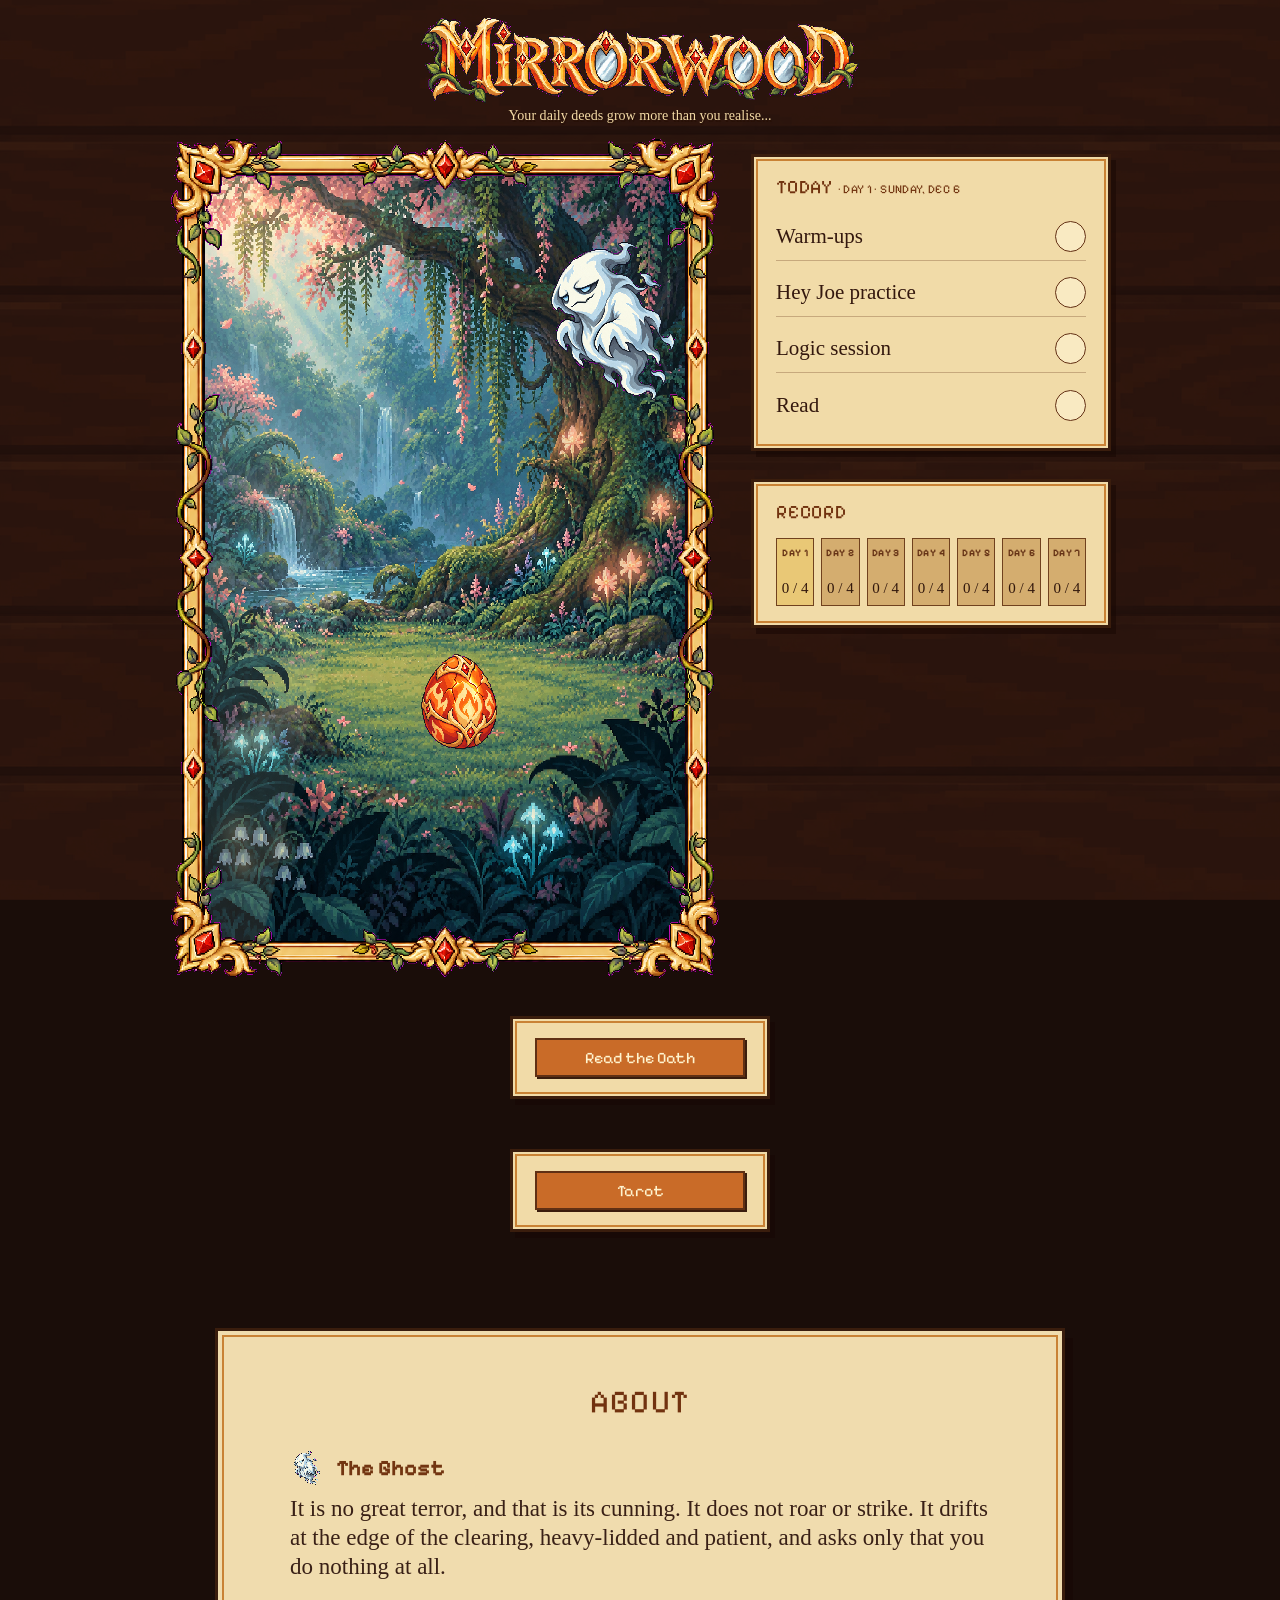
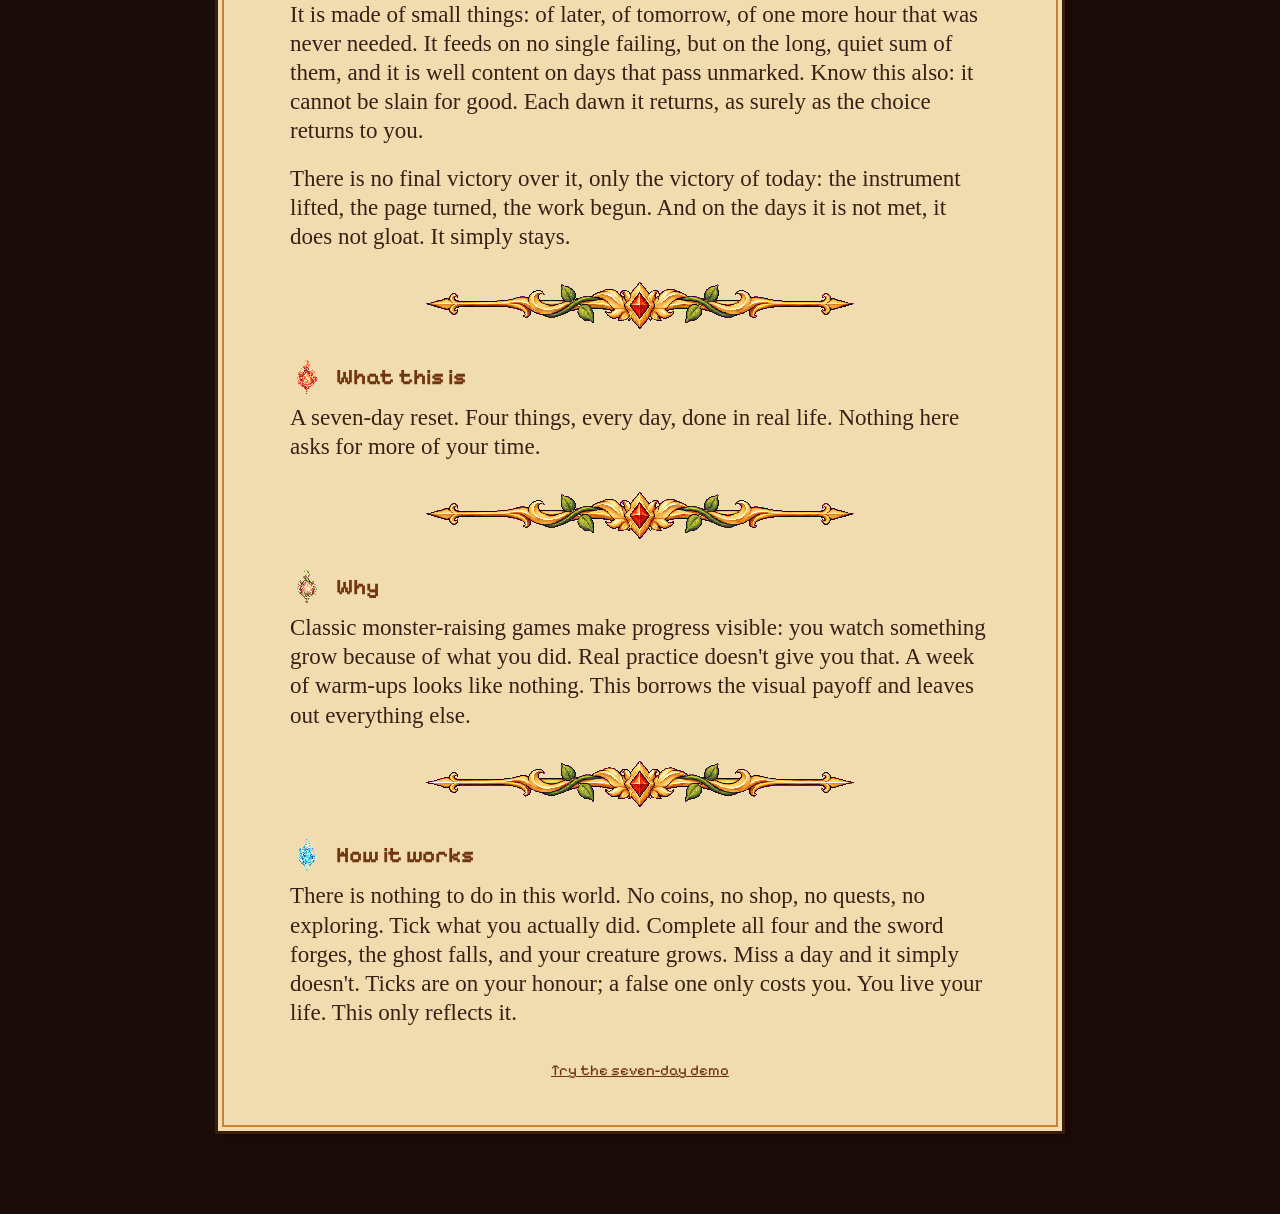
==== commit 71cb0af1: "Tarot: own panel below the Oath; drawer fits the window height" ====
--- a/index.html
+++ b/index.html
@@ -71,6 +71,8 @@
     </section>
     <section id="oath-card" class="panel oath-card" aria-label="The Oath">
       <button id="read-oath" class="secondary-action" type="button" aria-controls="shared-oath">Read the Oath</button>
+    </section>
+    <section class="panel oath-card tarot-panel" aria-label="Tarot">
       <button id="tarot-open" class="tarot-open" type="button" aria-controls="tarot-drawer" aria-haspopup="dialog">Tarot</button>
     </section>
     </div>
--- a/styles.css
+++ b/styles.css
@@ -285,3 +285,13 @@
   .oath-card { grid-column: 1; grid-row: 1; justify-self: end; }
   .demo-mode .demo-panel { grid-column: 1; grid-row: 1; justify-self: end; margin-top: 2.25vh; }
 }
+
+/* Tarot follows the Oath without changing the scene or task grid placement. */
+.demo-mode .tarot-panel { display: none; }
+@media (min-width: 900px) and (max-width: 1319px) {
+  .tarot-panel { grid-row: 3; }
+}
+@media (min-width: 1320px) {
+  /* Both matching panels have the same height and share the left grid cell. */
+  .tarot-panel { transform: translateY(calc(100% + 16px)); }
+}
--- a/tarot.css
+++ b/tarot.css
@@ -96,7 +96,7 @@
   padding: 8px 10px;
 }
 
-.tarot-open { display: block; width: 100%; margin-top: 10px; }
+.tarot-open { display: block; width: 100%; margin: 0; }
 .tarot-drawer-open { overflow: hidden; }
 
 .tarot-drawer,
@@ -109,25 +109,44 @@
   inset: 0;
   width: 100%;
   max-width: none;
-  max-height: 100dvh;
+  max-height: 80dvh;
   margin: auto 0 0;
   height: fit-content;
-  padding: 12px clamp(8px, 2vw, 24px) max(16px, env(safe-area-inset-bottom));
-  border: 0;
-  border-top: 3px solid #603014;
-  background: #f3e4c8;
+  padding: 0;
+  border: 14px solid #3a1d0d;
+  border-image: url('assets/bg-wood.png') 28 round;
+  background: linear-gradient(rgba(0,0,0,.55), rgba(0,0,0,.55)), url('assets/bg-wood.png') center / cover;
+  box-shadow: inset 0 0 0 3px #b8801f, inset 0 12px 18px rgba(0,0,0,.8), 0 -10px 24px rgba(0,0,0,.7);
   overflow: auto;
   overscroll-behavior: contain;
 }
 
 .tarot-drawer-enter { animation: tarot-slide-up 220ms ease-out; }
-.tarot-drawer-header { display: flex; align-items: center; justify-content: space-between; gap: 16px; margin: 0 auto 12px; max-width: 1200px; }
-.tarot-drawer-title { margin: 0; font: 600 24px 'Pixelify Sans', sans-serif; }
-.tarot-drawer-status { text-align: center; }
-.tarot-slots { display: grid; grid-template-columns: repeat(6, minmax(0, 190px)); gap: clamp(4px, 1vw, 12px); justify-content: center; }
+/* Override the app's body-child positioning so the tray stays viewport-bound. */
+body > .tarot-drawer { position: fixed; }
+.tarot-drawer-header { display: flex; align-items: center; justify-content: space-between; gap: 16px; margin: 0; padding: 12px 20px 0; }
+.tarot-drawer-title { margin: 0; font: 600 24px 'Pixelify Sans', sans-serif; text-transform: uppercase; color: #f3d48a; text-shadow: 2px 2px 0 #1c0905; }
+.tarot-drawer-header > .tarot-close { background: #c96b28; border-color: #603014; color: #fff4cf; box-shadow: 2px 2px 0 #1c0905; }
+.tarot-drawer-interior { position: relative; isolation: isolate; padding: 28px 64px; }
+.tarot-drawer-interior::before {
+  content: '';
+  position: absolute;
+  inset: 14px 50px;
+  z-index: -1;
+  pointer-events: none;
+  background: radial-gradient(ellipse at 50% 30%, #6a1a22, #34090f 75%);
+  box-shadow: inset 0 10px 24px rgba(0,0,0,.7), inset 0 0 0 2px rgba(184,128,31,.6);
+}
+.tarot-side-panel { position: absolute; top: 14px; bottom: 14px; width: 36px; display: grid; place-items: center; color: #d9a441; font-size: 24px; pointer-events: none; }
+.tarot-side-panel-left { left: 14px; border-right: 2px solid #b8801f; background: repeating-linear-gradient(0deg, #3a1d0d 0 18px, #4a2812 18px 20px); }
+.tarot-side-panel-right { right: 14px; border-left: 2px solid #b8801f; background: repeating-linear-gradient(0deg, #3a1d0d 0 18px, #4a2812 18px 20px); }
+.tarot-drawer-status { text-align: center; color: #f3d48a; }
+/* Two 2:3 rows use three times the card width in height. Reserve 148px
+   for the frame, header, interior padding and the largest row gap. */
+.tarot-slots { display: grid; grid-template-columns: repeat(6, minmax(0, min(190px, max(0px, calc((80dvh - 148px) / 3))))); gap: clamp(4px, 1vw, 12px); justify-content: center; }
 .tarot-slot { box-sizing: border-box; display: block; width: 100%; min-width: 0; aspect-ratio: 2 / 3; margin: 0; padding: 0; }
-.tarot-slot-earned { border: 0; background: transparent; color: inherit; cursor: pointer; text-align: inherit; }
-.tarot-slot-empty { display: grid; place-items: center; border: 1px solid #a88b62; border-radius: 4px; color: #896942; font: 500 clamp(12px, 2.5vw, 28px) 'Pixelify Sans', sans-serif; }
+.tarot-slot-earned { border: 0; background: transparent; color: inherit; cursor: pointer; text-align: inherit; filter: drop-shadow(0 6px 6px rgba(0,0,0,.7)); }
+.tarot-slot-empty { display: grid; place-items: center; border: 2px dashed rgba(217,164,65,.45); border-radius: 4px; box-shadow: inset 0 4px 10px rgba(0,0,0,.5); color: rgba(243,212,138,.55); font: 500 clamp(12px, 2.5vw, 28px) 'Pixelify Sans', sans-serif; }
 .tarot-slot-earned:focus-visible,
 .tarot-open:focus-visible,
 .tarot-close:focus-visible { outline: 3px solid #7b240d; outline-offset: 3px; }
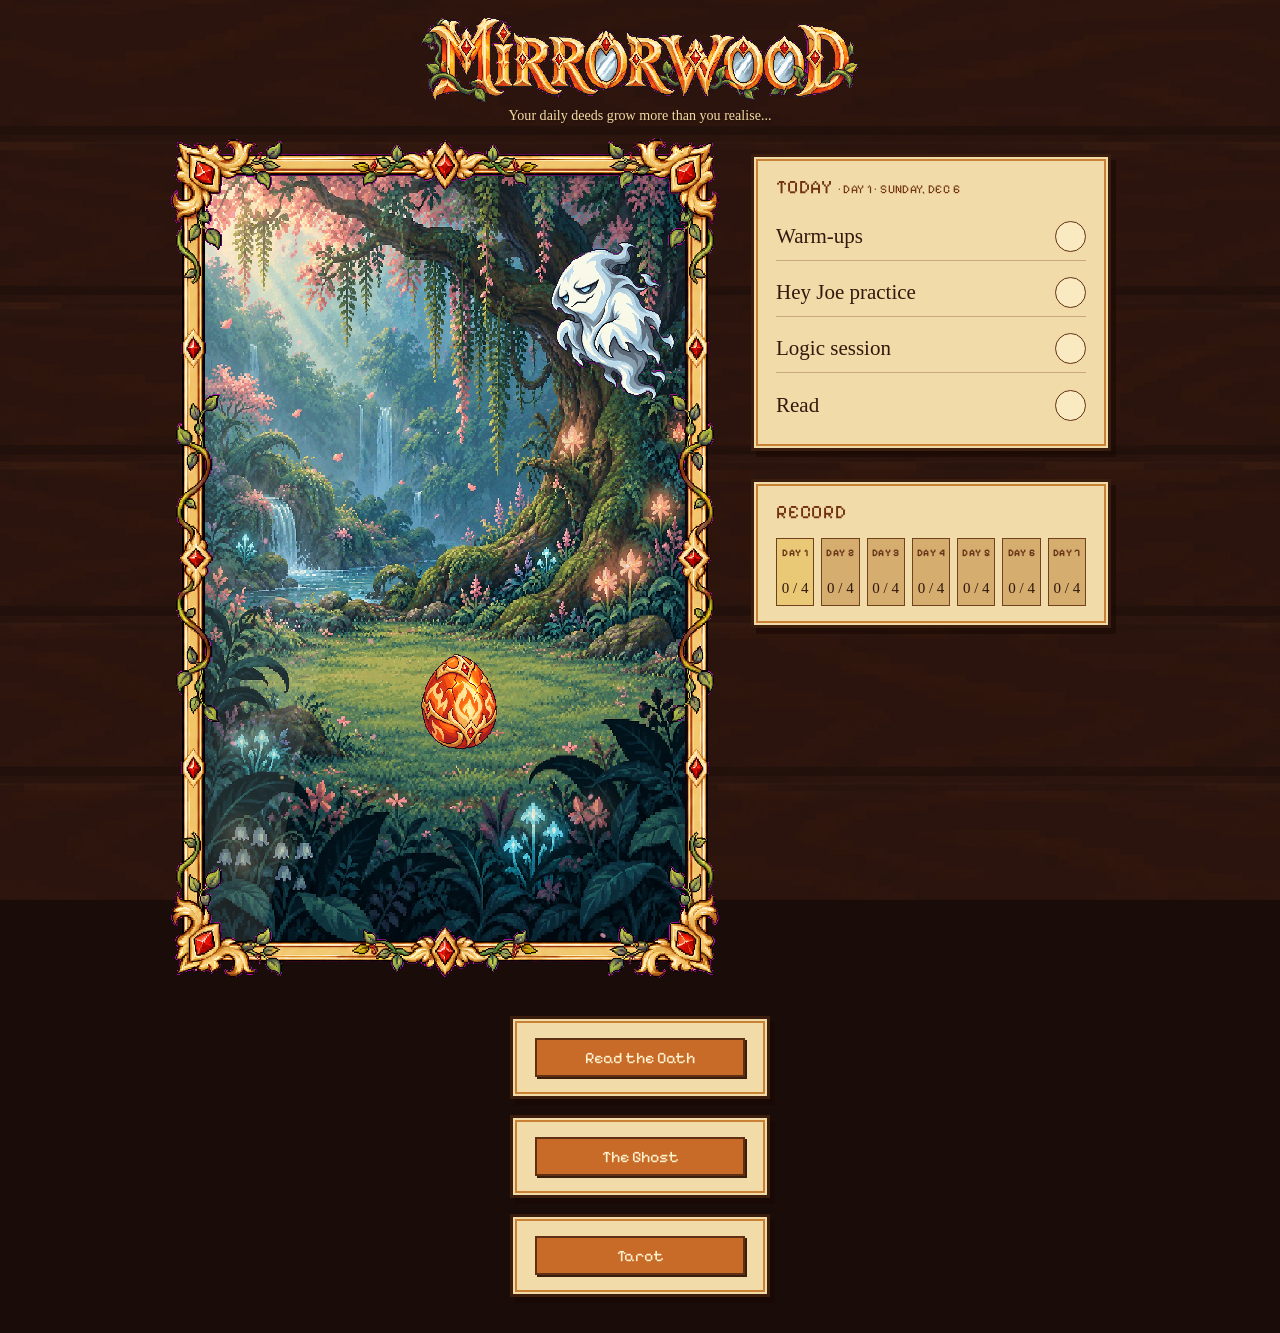
==== commit 5e776803: "Drawers: shared shell for Oath, Ghost and Tarot; About text demo-only" ====
--- a/index.html
+++ b/index.html
@@ -69,12 +69,17 @@
         <button id="preview-closing" type="button">Preview closing</button>
       </section>
     </section>
-    <section id="oath-card" class="panel oath-card" aria-label="The Oath">
-      <button id="read-oath" class="secondary-action" type="button" aria-controls="shared-oath">Read the Oath</button>
-    </section>
-    <section class="panel oath-card tarot-panel" aria-label="Tarot">
-      <button id="tarot-open" class="tarot-open" type="button" aria-controls="tarot-drawer" aria-haspopup="dialog">Tarot</button>
-    </section>
+    <div id="oath-card" class="oath-card drawer-stack">
+      <section class="panel" aria-label="The Oath">
+        <button id="read-oath" class="secondary-action" type="button" aria-controls="tarot-drawer" aria-haspopup="dialog">Read the Oath</button>
+      </section>
+      <section class="panel" aria-label="The Ghost">
+        <button id="ghost-open" class="tarot-open" type="button" aria-controls="tarot-drawer" aria-haspopup="dialog">The Ghost</button>
+      </section>
+      <section class="panel" aria-label="Tarot">
+        <button id="tarot-open" class="tarot-open" type="button" aria-controls="tarot-drawer" aria-haspopup="dialog">Tarot</button>
+      </section>
+    </div>
     </div>
   </main>
   <section class="about" aria-labelledby="about-title">
@@ -110,6 +115,7 @@
       <h2 id="profile-welcome-title"><span id="profile-welcome-name"></span>,</h2>
       <p id="profile-welcome-start"></p>
       <p id="profile-welcome-deeds"></p>
+      <p>Tick only what you did. No one checks; a false tick costs only you.</p>
       <p>Don't carry the whole week. Carry only the next step, and give it your care. That is enough. It always was.</p>
       <button id="profile-welcome-close" type="button"></button>
     </section>
--- a/styles.css
+++ b/styles.css
@@ -286,12 +286,4 @@
   .demo-mode .demo-panel { grid-column: 1; grid-row: 1; justify-self: end; margin-top: 2.25vh; }
 }
 
-/* Tarot follows the Oath without changing the scene or task grid placement. */
-.demo-mode .tarot-panel { display: none; }
-@media (min-width: 900px) and (max-width: 1319px) {
-  .tarot-panel { grid-row: 3; }
-}
-@media (min-width: 1320px) {
-  /* Both matching panels have the same height and share the left grid cell. */
-  .tarot-panel { transform: translateY(calc(100% + 16px)); }
-}
+.drawer-stack { display: grid; gap: 16px; }
--- a/tarot.css
+++ b/tarot.css
@@ -168,3 +168,15 @@
 
 @keyframes tarot-slide-up { from { transform: translateY(100%); } to { transform: translateY(0); } }
 @media (prefers-reduced-motion: reduce) { .tarot-drawer-enter { animation: none; } }
+
+/* Reading content shares the frame, but scrolls within a parchment lining. */
+.tarot-drawer-reading[open] { display: flex; flex-direction: column; height: 80dvh; overflow: hidden; }
+.tarot-drawer-reading .tarot-drawer-interior { display: flex; flex: 1; min-height: 0; }
+.tarot-drawer-reading .tarot-drawer-interior::before { background: #f3e4c8; }
+.tarot-drawer-reading .tarot-drawer-content {
+  width: 100%; max-width: 68ch; margin: 0 auto; padding: 8px 12px;
+  overflow-y: auto; overscroll-behavior: contain;
+  font: 400 clamp(18px, 1.7vw, 23px) / 1.5 'IM Fell English', serif;
+}
+.tarot-drawer-reading p { margin: 0 0 1em; }
+.tarot-drawer-reading .oath-verse { font-size: inherit; line-height: 1.4; }
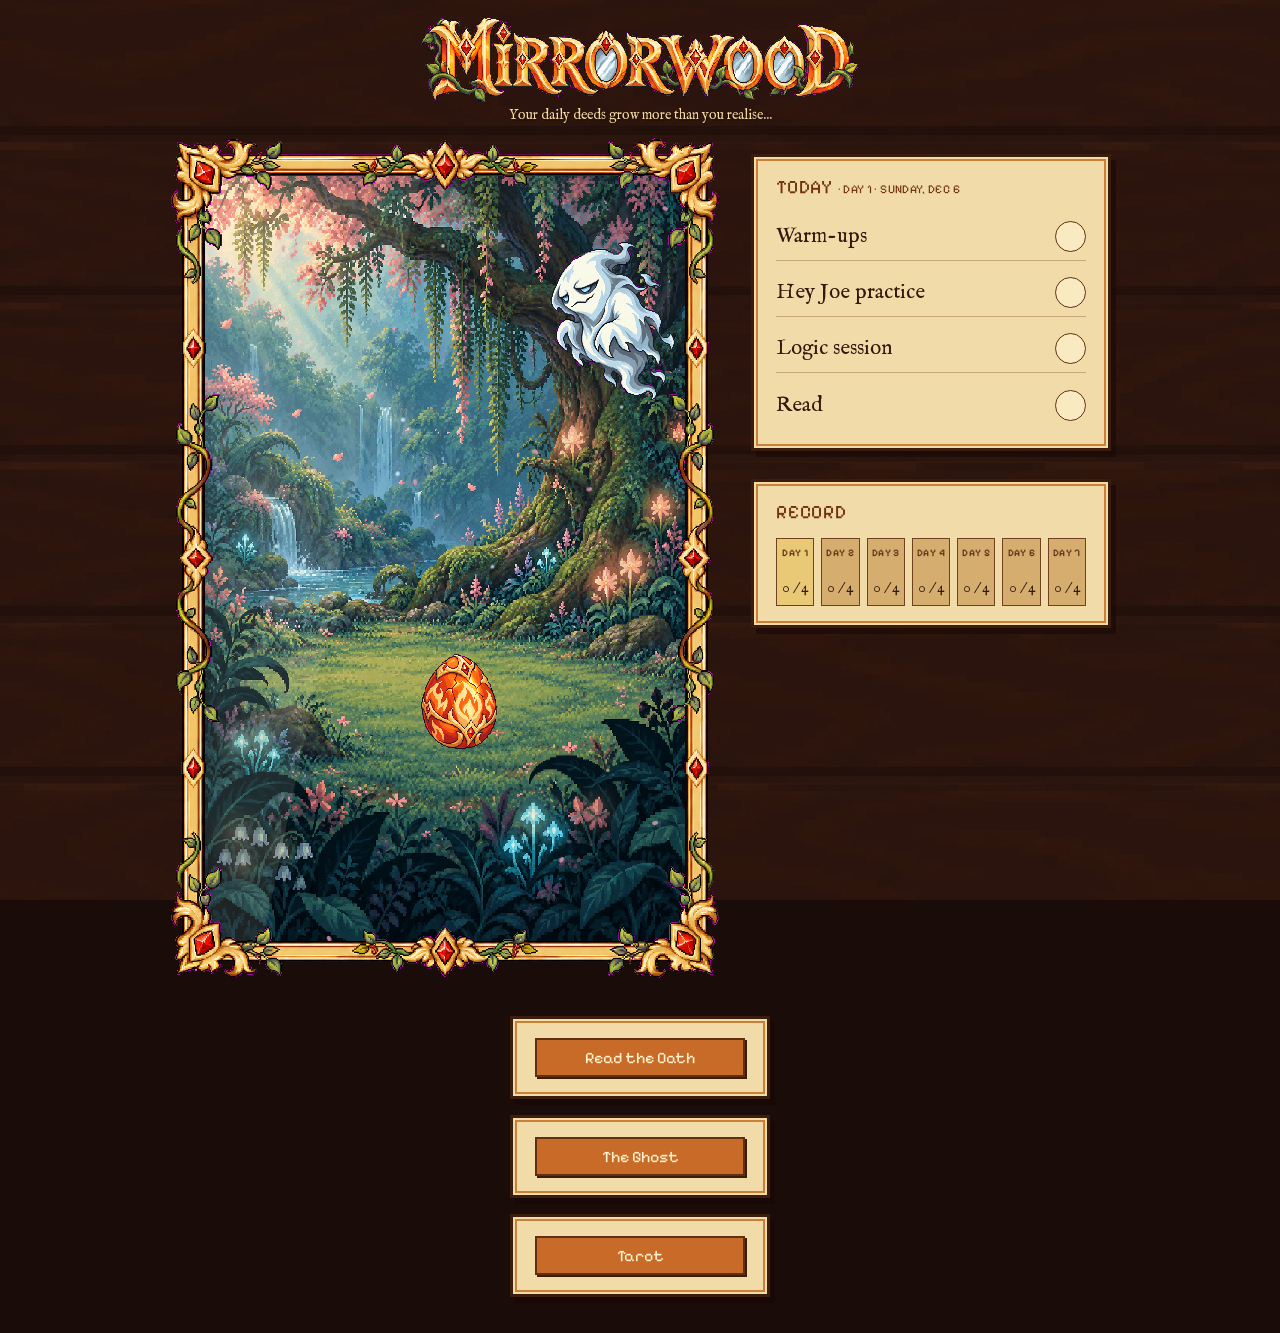
==== commit cf94c01e: "Housekeeping: drawer shell in its own files, self-hosted fonts, AGENTS.md, preview moved to scripts" ====
--- a/index.html
+++ b/index.html
@@ -4,10 +4,9 @@
   <meta charset="utf-8">
   <meta name="viewport" content="width=device-width, initial-scale=1">
   <title>Mirrorwood — Seven Days</title>
-  <link rel="preconnect" href="https://fonts.googleapis.com">
-  <link rel="preconnect" href="https://fonts.gstatic.com" crossorigin>
-  <link href="https://fonts.googleapis.com/css2?family=IM+Fell+English:ital@0;1&family=Pixelify+Sans:wght@400;500;600&display=swap" rel="stylesheet">
+  <link rel="stylesheet" href="fonts.css">
   <link rel="stylesheet" href="styles.css">
+  <link rel="stylesheet" href="drawers.css">
   <link rel="stylesheet" href="tarot.css">
 </head>
 <body>
@@ -74,10 +73,10 @@
         <button id="read-oath" class="secondary-action" type="button" aria-controls="tarot-drawer" aria-haspopup="dialog">Read the Oath</button>
       </section>
       <section class="panel" aria-label="The Ghost">
-        <button id="ghost-open" class="tarot-open" type="button" aria-controls="tarot-drawer" aria-haspopup="dialog">The Ghost</button>
+        <button id="ghost-open" class="drawer-trigger" type="button" aria-controls="tarot-drawer" aria-haspopup="dialog">The Ghost</button>
       </section>
       <section class="panel" aria-label="Tarot">
-        <button id="tarot-open" class="tarot-open" type="button" aria-controls="tarot-drawer" aria-haspopup="dialog">Tarot</button>
+        <button id="tarot-open" class="drawer-trigger" type="button" aria-controls="tarot-drawer" aria-haspopup="dialog">Tarot</button>
       </section>
     </div>
     </div>
@@ -139,6 +138,7 @@
       <button id="closing-message-close" type="button">Rest</button>
     </section>
   </dialog>
+  <script src="drawers.js"></script>
   <script src="tarot.js"></script>
   <script src="app.js"></script>
 </body>
--- a/fonts.css
+++ b/fonts.css
@@ -0,0 +1,40 @@
+/* Self-hosted Fontsource latin fonts; licences in assets/fonts/. */
+@font-face {
+  font-family: 'IM Fell English';
+  font-style: normal;
+  font-weight: 400;
+  font-display: swap;
+  src: url('assets/fonts/im-fell-english-latin-400-normal.woff2') format('woff2');
+}
+
+@font-face {
+  font-family: 'IM Fell English';
+  font-style: italic;
+  font-weight: 400;
+  font-display: swap;
+  src: url('assets/fonts/im-fell-english-latin-400-italic.woff2') format('woff2');
+}
+
+@font-face {
+  font-family: 'Pixelify Sans';
+  font-style: normal;
+  font-weight: 400;
+  font-display: swap;
+  src: url('assets/fonts/pixelify-sans-latin-400-normal.woff2') format('woff2');
+}
+
+@font-face {
+  font-family: 'Pixelify Sans';
+  font-style: normal;
+  font-weight: 500;
+  font-display: swap;
+  src: url('assets/fonts/pixelify-sans-latin-500-normal.woff2') format('woff2');
+}
+
+@font-face {
+  font-family: 'Pixelify Sans';
+  font-style: normal;
+  font-weight: 600;
+  font-display: swap;
+  src: url('assets/fonts/pixelify-sans-latin-600-normal.woff2') format('woff2');
+}
--- a/drawers.css
+++ b/drawers.css
@@ -0,0 +1,70 @@
+.drawer-trigger,
+.drawer-close {
+  border: 2px solid #603014;
+  background: #c96b28;
+  color: #fff4cf;
+  box-shadow: 2px 2px 0 #3a1d0d;
+  cursor: pointer;
+  font-family: 'Pixelify Sans', system-ui, sans-serif;
+  padding: 8px 10px;
+}
+
+.drawer-trigger { display: block; width: 100%; margin: 0; }
+.drawer-open { overflow: hidden; }
+
+.drawer-shell { box-sizing: border-box; color: #2b160e; }
+.drawer-shell::backdrop { background: rgb(20 12 8 / 65%); }
+
+.drawer-shell {
+  position: fixed;
+  inset: 0;
+  width: 100%;
+  max-width: none;
+  max-height: 80dvh;
+  margin: auto 0 0;
+  height: fit-content;
+  padding: 0;
+  border: 14px solid #3a1d0d;
+  border-image: url('assets/bg-wood.png') 28 round;
+  background: linear-gradient(rgba(0,0,0,.55), rgba(0,0,0,.55)), url('assets/bg-wood.png') center / cover;
+  box-shadow: inset 0 0 0 3px #b8801f, inset 0 12px 18px rgba(0,0,0,.8), 0 -10px 24px rgba(0,0,0,.7);
+  overflow: auto;
+  overscroll-behavior: contain;
+}
+
+.drawer-enter { animation: drawer-slide-up 220ms ease-out; }
+/* Override the app's body-child positioning so the tray stays viewport-bound. */
+body > .drawer-shell { position: fixed; }
+.drawer-header { display: flex; align-items: center; justify-content: space-between; gap: 16px; margin: 0; padding: 12px 20px 0; }
+.drawer-title { margin: 0; font: 600 24px 'Pixelify Sans', sans-serif; text-transform: uppercase; color: #f3d48a; text-shadow: 2px 2px 0 #1c0905; }
+.drawer-header > .drawer-close { background: #c96b28; border-color: #603014; color: #fff4cf; box-shadow: 2px 2px 0 #1c0905; }
+.drawer-interior { position: relative; isolation: isolate; padding: 28px 64px; }
+.drawer-interior::before {
+  content: '';
+  position: absolute;
+  inset: 14px 50px;
+  z-index: -1;
+  pointer-events: none;
+  background: radial-gradient(ellipse at 50% 30%, #6a1a22, #34090f 75%);
+  box-shadow: inset 0 10px 24px rgba(0,0,0,.7), inset 0 0 0 2px rgba(184,128,31,.6);
+}
+.drawer-side-panel { position: absolute; top: 14px; bottom: 14px; width: 36px; display: grid; place-items: center; color: #d9a441; font-size: 24px; pointer-events: none; }
+.drawer-side-panel-left { left: 14px; border-right: 2px solid #b8801f; background: repeating-linear-gradient(0deg, #3a1d0d 0 18px, #4a2812 18px 20px); }
+.drawer-side-panel-right { right: 14px; border-left: 2px solid #b8801f; background: repeating-linear-gradient(0deg, #3a1d0d 0 18px, #4a2812 18px 20px); }
+.drawer-trigger:focus-visible,
+.drawer-close:focus-visible { outline: 3px solid #7b240d; outline-offset: 3px; }
+
+@keyframes drawer-slide-up { from { transform: translateY(100%); } to { transform: translateY(0); } }
+@media (prefers-reduced-motion: reduce) { .drawer-enter { animation: none; } }
+
+/* Reading content shares the frame, but scrolls within a parchment lining. */
+.drawer-reading[open] { display: flex; flex-direction: column; height: 80dvh; overflow: hidden; }
+.drawer-reading .drawer-interior { display: flex; flex: 1; min-height: 0; }
+.drawer-reading .drawer-interior::before { background: #f3e4c8; }
+.drawer-reading .drawer-content {
+  width: 100%; max-width: 68ch; margin: 0 auto; padding: 8px 12px;
+  overflow-y: auto; overscroll-behavior: contain;
+  font: 400 clamp(18px, 1.7vw, 23px) / 1.5 'IM Fell English', serif;
+}
+.drawer-reading p { margin: 0 0 1em; }
+.drawer-reading .oath-verse { font-size: inherit; line-height: 1.4; }
--- a/tarot.css
+++ b/tarot.css
@@ -85,61 +85,9 @@
   font-synthesis: style;
 }
 
-.tarot-open,
-.tarot-close {
-  border: 2px solid #603014;
-  background: #c96b28;
-  color: #fff4cf;
-  box-shadow: 2px 2px 0 #3a1d0d;
-  cursor: pointer;
-  font-family: 'Pixelify Sans', system-ui, sans-serif;
-  padding: 8px 10px;
-}
-
-.tarot-open { display: block; width: 100%; margin: 0; }
-.tarot-drawer-open { overflow: hidden; }
-
-.tarot-drawer,
 .tarot-viewer { box-sizing: border-box; color: #2b160e; }
-.tarot-drawer::backdrop,
 .tarot-viewer::backdrop { background: rgb(20 12 8 / 65%); }
 
-.tarot-drawer {
-  position: fixed;
-  inset: 0;
-  width: 100%;
-  max-width: none;
-  max-height: 80dvh;
-  margin: auto 0 0;
-  height: fit-content;
-  padding: 0;
-  border: 14px solid #3a1d0d;
-  border-image: url('assets/bg-wood.png') 28 round;
-  background: linear-gradient(rgba(0,0,0,.55), rgba(0,0,0,.55)), url('assets/bg-wood.png') center / cover;
-  box-shadow: inset 0 0 0 3px #b8801f, inset 0 12px 18px rgba(0,0,0,.8), 0 -10px 24px rgba(0,0,0,.7);
-  overflow: auto;
-  overscroll-behavior: contain;
-}
-
-.tarot-drawer-enter { animation: tarot-slide-up 220ms ease-out; }
-/* Override the app's body-child positioning so the tray stays viewport-bound. */
-body > .tarot-drawer { position: fixed; }
-.tarot-drawer-header { display: flex; align-items: center; justify-content: space-between; gap: 16px; margin: 0; padding: 12px 20px 0; }
-.tarot-drawer-title { margin: 0; font: 600 24px 'Pixelify Sans', sans-serif; text-transform: uppercase; color: #f3d48a; text-shadow: 2px 2px 0 #1c0905; }
-.tarot-drawer-header > .tarot-close { background: #c96b28; border-color: #603014; color: #fff4cf; box-shadow: 2px 2px 0 #1c0905; }
-.tarot-drawer-interior { position: relative; isolation: isolate; padding: 28px 64px; }
-.tarot-drawer-interior::before {
-  content: '';
-  position: absolute;
-  inset: 14px 50px;
-  z-index: -1;
-  pointer-events: none;
-  background: radial-gradient(ellipse at 50% 30%, #6a1a22, #34090f 75%);
-  box-shadow: inset 0 10px 24px rgba(0,0,0,.7), inset 0 0 0 2px rgba(184,128,31,.6);
-}
-.tarot-side-panel { position: absolute; top: 14px; bottom: 14px; width: 36px; display: grid; place-items: center; color: #d9a441; font-size: 24px; pointer-events: none; }
-.tarot-side-panel-left { left: 14px; border-right: 2px solid #b8801f; background: repeating-linear-gradient(0deg, #3a1d0d 0 18px, #4a2812 18px 20px); }
-.tarot-side-panel-right { right: 14px; border-left: 2px solid #b8801f; background: repeating-linear-gradient(0deg, #3a1d0d 0 18px, #4a2812 18px 20px); }
 .tarot-drawer-status { text-align: center; color: #f3d48a; }
 /* Two 2:3 rows use three times the card width in height. Reserve 148px
    for the frame, header, interior padding and the largest row gap. */
@@ -147,9 +95,7 @@
 .tarot-slot { box-sizing: border-box; display: block; width: 100%; min-width: 0; aspect-ratio: 2 / 3; margin: 0; padding: 0; }
 .tarot-slot-earned { border: 0; background: transparent; color: inherit; cursor: pointer; text-align: inherit; filter: drop-shadow(0 6px 6px rgba(0,0,0,.7)); }
 .tarot-slot-empty { display: grid; place-items: center; border: 2px dashed rgba(217,164,65,.45); border-radius: 4px; box-shadow: inset 0 4px 10px rgba(0,0,0,.5); color: rgba(243,212,138,.55); font: 500 clamp(12px, 2.5vw, 28px) 'Pixelify Sans', sans-serif; }
-.tarot-slot-earned:focus-visible,
-.tarot-open:focus-visible,
-.tarot-close:focus-visible { outline: 3px solid #7b240d; outline-offset: 3px; }
+.tarot-slot-earned:focus-visible { outline: 3px solid #7b240d; outline-offset: 3px; }
 
 .tarot-viewer {
   position: fixed;
@@ -163,20 +109,5 @@
   background: transparent;
   overflow: visible;
 }
-.tarot-viewer > .tarot-close { display: block; margin: 0 0 10px auto; }
+.tarot-viewer > .drawer-close { display: block; margin: 0 0 10px auto; }
 .tarot-large-card { width: 100%; }
-
-@keyframes tarot-slide-up { from { transform: translateY(100%); } to { transform: translateY(0); } }
-@media (prefers-reduced-motion: reduce) { .tarot-drawer-enter { animation: none; } }
-
-/* Reading content shares the frame, but scrolls within a parchment lining. */
-.tarot-drawer-reading[open] { display: flex; flex-direction: column; height: 80dvh; overflow: hidden; }
-.tarot-drawer-reading .tarot-drawer-interior { display: flex; flex: 1; min-height: 0; }
-.tarot-drawer-reading .tarot-drawer-interior::before { background: #f3e4c8; }
-.tarot-drawer-reading .tarot-drawer-content {
-  width: 100%; max-width: 68ch; margin: 0 auto; padding: 8px 12px;
-  overflow-y: auto; overscroll-behavior: contain;
-  font: 400 clamp(18px, 1.7vw, 23px) / 1.5 'IM Fell English', serif;
-}
-.tarot-drawer-reading p { margin: 0 0 1em; }
-.tarot-drawer-reading .oath-verse { font-size: inherit; line-height: 1.4; }
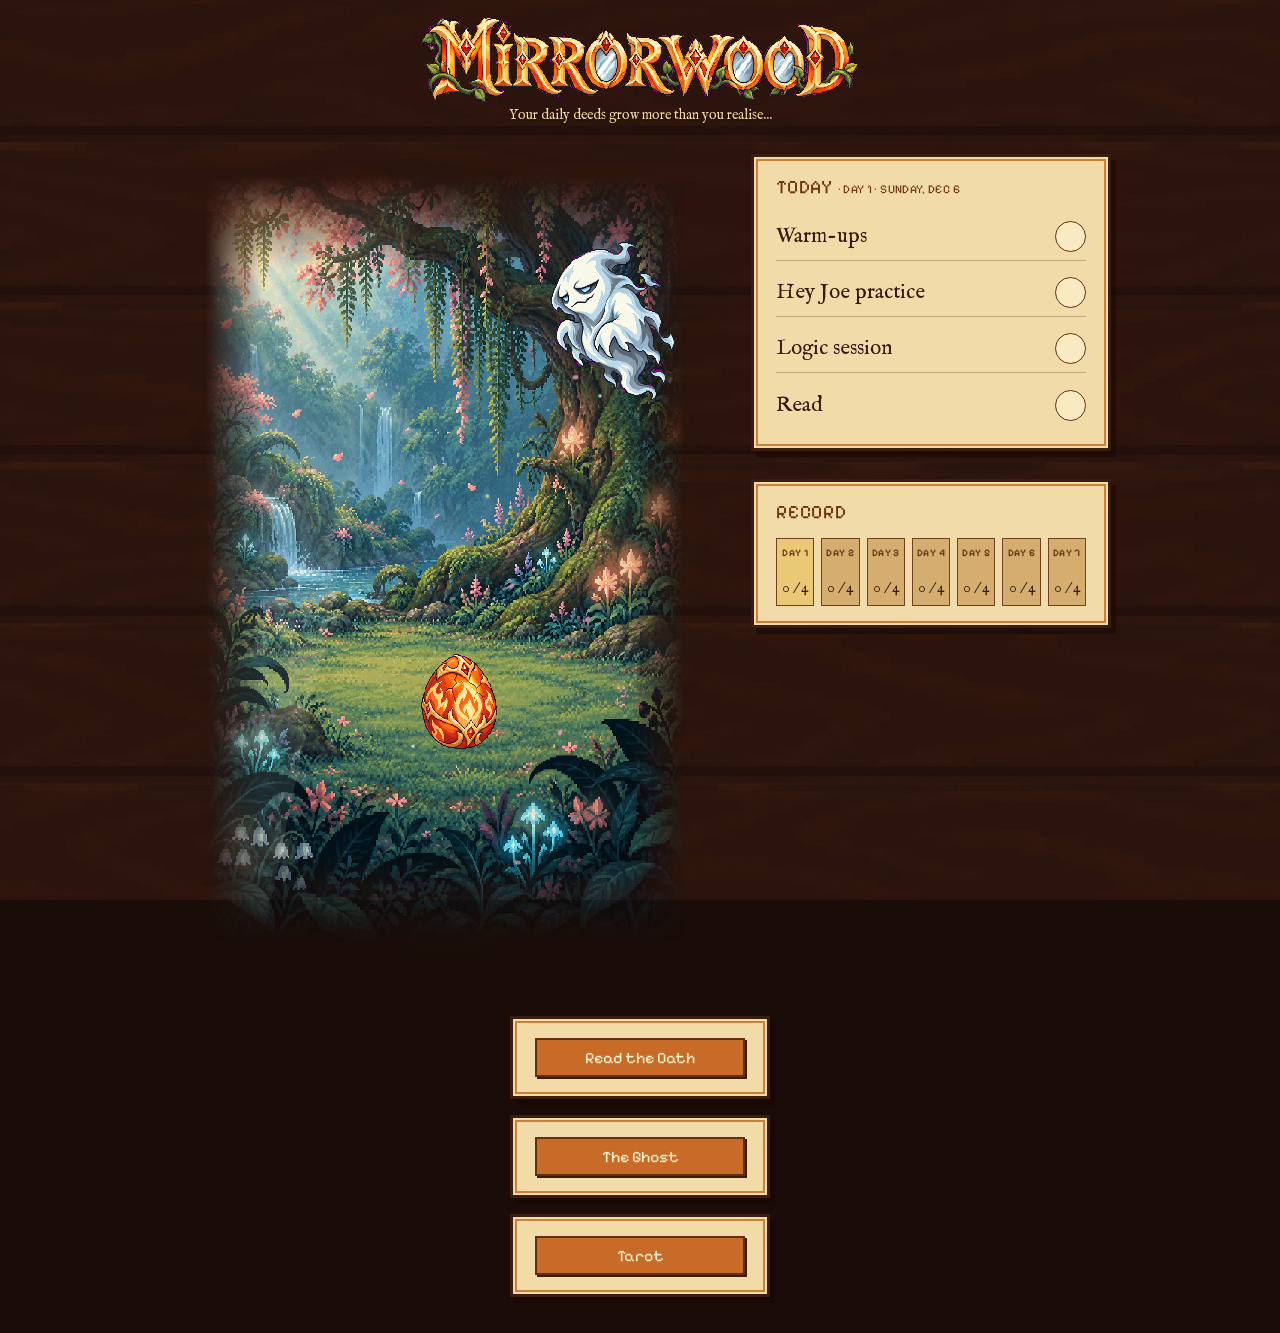
==== commit 531d5268: "Scene: soft edge fade into the wood replaces the frame" ====
--- a/index.html
+++ b/index.html
@@ -6,6 +6,7 @@
   <title>Mirrorwood — Seven Days</title>
   <link rel="stylesheet" href="fonts.css">
   <link rel="stylesheet" href="styles.css">
+  <link rel="stylesheet" href="scene-fade.css">
   <link rel="stylesheet" href="drawers.css">
   <link rel="stylesheet" href="tarot.css">
 </head>
--- a/scene-fade.css
+++ b/scene-fade.css
@@ -0,0 +1,36 @@
+/* Keep the original scene geometry while dissolving its outer edges. */
+.scene-frame { display: none; }
+
+/* The scene's solid fallback must not leave a rectangle behind the fade. */
+#scene { background: transparent; }
+
+/* Keep sprites and foreground effects outside the background masks. */
+#scene > .scene-image,
+#scene > .ambient-canvas,
+#scene > .ambient-markers,
+#scene > .scene-dimmer {
+  -webkit-mask-image:
+    linear-gradient(to right, transparent, #000 12%, #000 88%, transparent),
+    linear-gradient(to bottom, transparent, #000 12%, #000 88%, transparent);
+  -webkit-mask-composite: source-in;
+  mask-image:
+    linear-gradient(to right, transparent, #000 12%, #000 88%, transparent),
+    linear-gradient(to bottom, transparent, #000 12%, #000 88%, transparent);
+  mask-composite: intersect;
+}
+
+.scene-frame-wrap { isolation: isolate; }
+.scene-frame-wrap::before {
+  content: '';
+  position: absolute;
+  inset: calc(var(--frame-top) - 30px) calc(var(--frame-right) - 30px)
+    calc(var(--frame-bottom) - 30px) calc(var(--frame-left) - 30px);
+  z-index: -1;
+  pointer-events: none;
+  background: radial-gradient(ellipse, rgba(90, 140, 70, .18), transparent 70%);
+}
+
+/* The existing narrow layout gives the scene a 28px bottom margin. */
+@media (max-width: 899px) {
+  .scene-frame-wrap::before { bottom: calc(var(--frame-bottom) + 28px - 30px); }
+}
--- a/drawers.css
+++ b/drawers.css
@@ -10,6 +10,17 @@
 }
 
 .drawer-trigger { display: block; width: 100%; margin: 0; }
+.drawer-close {
+  box-sizing: border-box;
+  display: grid;
+  place-items: center;
+  flex: 0 0 auto;
+  width: 32px;
+  height: 32px;
+  padding: 0;
+  font-size: 20px;
+  line-height: 1;
+}
 .drawer-open { overflow: hidden; }
 
 .drawer-shell { box-sizing: border-box; color: #2b160e; }
@@ -37,16 +48,28 @@
 body > .drawer-shell { position: fixed; }
 .drawer-header { display: flex; align-items: center; justify-content: space-between; gap: 16px; margin: 0; padding: 12px 20px 0; }
 .drawer-title { margin: 0; font: 600 24px 'Pixelify Sans', sans-serif; text-transform: uppercase; color: #f3d48a; text-shadow: 2px 2px 0 #1c0905; }
-.drawer-header > .drawer-close { background: #c96b28; border-color: #603014; color: #fff4cf; box-shadow: 2px 2px 0 #1c0905; }
+.drawer-header > .drawer-close { margin-bottom: 6px; background: #c96b28; border-color: #603014; color: #fff4cf; box-shadow: 2px 2px 0 #1c0905; }
 .drawer-interior { position: relative; isolation: isolate; padding: 28px 64px; }
 .drawer-interior::before {
   content: '';
   position: absolute;
-  inset: 14px 50px;
+  inset: 16px 50px;
   z-index: -1;
   pointer-events: none;
   background: radial-gradient(ellipse at 50% 30%, #6a1a22, #34090f 75%);
-  box-shadow: inset 0 10px 24px rgba(0,0,0,.7), inset 0 0 0 2px rgba(184,128,31,.6);
+  outline: 2px solid #b8801f;
+  box-shadow: inset 0 0 24px rgba(0,0,0,.7);
+}
+/* Thin end rails fit inside the existing padding without moving content. */
+.drawer-interior::after {
+  content: '';
+  position: absolute;
+  inset: 0 14px;
+  z-index: -2;
+  pointer-events: none;
+  background:
+    repeating-linear-gradient(90deg, #3a1d0d 0 18px, #4a2812 18px 20px) top / 100% 16px no-repeat,
+    repeating-linear-gradient(90deg, #3a1d0d 0 18px, #4a2812 18px 20px) bottom / 100% 16px no-repeat;
 }
 .drawer-side-panel { position: absolute; top: 14px; bottom: 14px; width: 36px; display: grid; place-items: center; color: #d9a441; font-size: 24px; pointer-events: none; }
 .drawer-side-panel-left { left: 14px; border-right: 2px solid #b8801f; background: repeating-linear-gradient(0deg, #3a1d0d 0 18px, #4a2812 18px 20px); }
--- a/tarot.css
+++ b/tarot.css
@@ -109,5 +109,5 @@
   background: transparent;
   overflow: visible;
 }
-.tarot-viewer > .drawer-close { display: block; margin: 0 0 10px auto; }
+.tarot-viewer > .drawer-close { margin: 0 0 10px auto; }
 .tarot-large-card { width: 100%; }
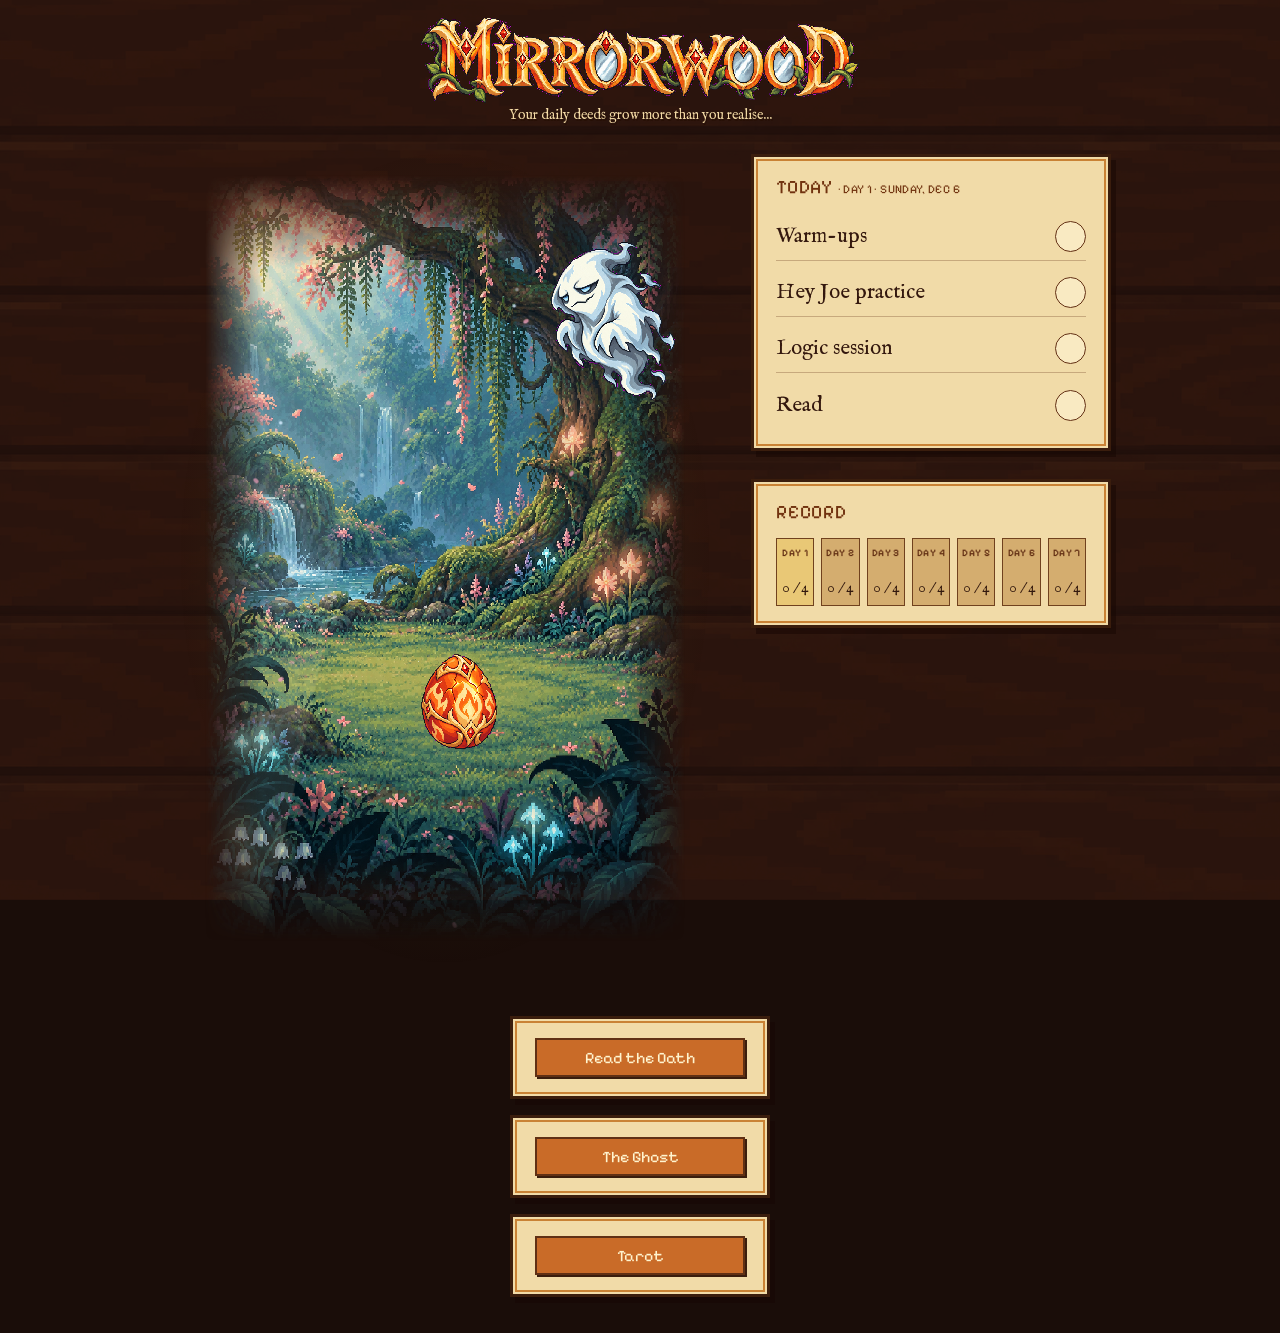
==== commit 9dd615c8: "Fortnight links: new pace, card days with reveal and saved awards, drawer shows earned cards" ====
--- a/index.html
+++ b/index.html
@@ -141,6 +141,8 @@
   </dialog>
   <script src="drawers.js"></script>
   <script src="tarot.js"></script>
+  <script src="fortnight-rules.js"></script>
+  <script src="fortnight-profile.js"></script>
   <script src="app.js"></script>
 </body>
 </html>
--- a/tarot.css
+++ b/tarot.css
@@ -111,3 +111,213 @@
 }
 .tarot-viewer > .drawer-close { margin: 0 0 10px auto; }
 .tarot-large-card { width: 100%; }
+body > .tarot-viewer { position: fixed; }
+
+/* Shiny cards share the approved subtle rest state in every card surface. */
+.tarot-slot-earned,
+.tarot-large-card,
+.tarot-reveal-stage { perspective: 1100px; }
+
+.tarot-shiny {
+  border-radius: 2.2%;
+  overflow: hidden;
+  background: #140a14;
+  transform: rotateX(var(--tarot-rx, 0deg)) rotateY(var(--tarot-ry, 0deg));
+  transform-style: preserve-3d;
+  transition: transform .25s ease-out;
+}
+
+.tarot-shiny.tarot-live { transition: none; }
+
+.tarot-holo,
+.tarot-glare,
+.tarot-glint,
+.tarot-sparkles {
+  position: absolute;
+  inset: 0;
+  pointer-events: none;
+}
+
+.tarot-holo {
+  background: repeating-linear-gradient(115deg,
+    rgb(255 80 80 / 0) 0%, rgb(255 90 90 / 55%) 4%, rgb(255 210 80 / 55%) 8%,
+    rgb(120 255 140 / 50%) 12%, rgb(80 200 255 / 55%) 16%, rgb(190 110 255 / 55%) 20%,
+    rgb(255 80 80 / 0) 24%);
+  background-size: 260% 260%;
+  background-position: var(--tarot-hx, 50%) var(--tarot-hy, 50%);
+  mix-blend-mode: color-dodge;
+  opacity: .42;
+  -webkit-mask-image: linear-gradient(to bottom, #000 0 66%, rgb(0 0 0 / 18%) 69%, rgb(0 0 0 / 18%) 92%, #000 95%);
+  mask-image: linear-gradient(to bottom, #000 0 66%, rgb(0 0 0 / 18%) 69%, rgb(0 0 0 / 18%) 92%, #000 95%);
+}
+
+.tarot-glare {
+  background: radial-gradient(circle at var(--tarot-gx, 50%) var(--tarot-gy, 30%), rgb(255 255 240 / 55%), rgb(255 255 255 / 0) 42%);
+  mix-blend-mode: overlay;
+  opacity: .8;
+}
+
+.tarot-sparkles i {
+  position: absolute;
+  width: 2.2cqw;
+  height: 2.2cqw;
+  border-radius: 50%;
+  background: conic-gradient(from 45deg, transparent 0 10%, #fff 12% 13%, transparent 15% 35%, #fff 37% 38%, transparent 40% 60%, #fff 62% 63%, transparent 65% 85%, #fff 87% 88%, transparent 90%);
+  filter: drop-shadow(0 0 3px #ffe9a8);
+  opacity: 0;
+}
+
+.tarot-card:not(.tarot-shiny) :is(.tarot-holo, .tarot-glare, .tarot-glint, .tarot-sparkles) { display: none; }
+.tarot-rest-subtle .tarot-holo { opacity: 0; transition: opacity .4s ease; }
+.tarot-rest-subtle.tarot-live .tarot-holo { opacity: .16; }
+.tarot-rest-subtle .tarot-glare { opacity: 0; transition: opacity .4s ease; }
+.tarot-rest-subtle.tarot-live .tarot-glare { opacity: .35; }
+.tarot-rest-subtle .tarot-sparkles { display: none; }
+
+.tarot-glint { display: none; overflow: hidden; }
+.tarot-glint::before {
+  content: "";
+  position: absolute;
+  top: -20%;
+  left: -60%;
+  width: 28%;
+  height: 140%;
+  transform: rotate(22deg);
+  background: linear-gradient(90deg, rgb(255 255 255 / 0), rgb(255 248 220 / 55%), rgb(255 255 255 / 0));
+  mix-blend-mode: overlay;
+}
+.tarot-rest-subtle .tarot-glint { display: block; }
+.tarot-rest-subtle .tarot-glint::before { animation: tarot-glint 9s ease-in-out 1.5s infinite; }
+
+@keyframes tarot-glint {
+  0% { left: -60%; }
+  14%, 100% { left: 130%; }
+}
+
+/* A draw is a modal ceremony; the card and Keep always fit together. */
+html.tarot-reveal-open { overflow: hidden; }
+.tarot-reveal {
+  box-sizing: border-box;
+  position: fixed;
+  inset: 0;
+  width: min(480px, calc(100vw - 48px), calc((100dvh - 116px) / 1.5));
+  max-width: none;
+  max-height: none;
+  height: fit-content;
+  margin: auto;
+  padding: 0;
+  border: 0;
+  color: #fff4cf;
+  background: transparent;
+  overflow: visible;
+  text-align: center;
+}
+
+body > .tarot-reveal { position: fixed; }
+.tarot-reveal::backdrop { background: rgb(20 12 8 / 78%); }
+.tarot-reveal-stage { position: relative; isolation: isolate; width: 100%; }
+.tarot-reveal-stage::before {
+  content: "";
+  position: absolute;
+  z-index: -1;
+  inset: -5% -12%;
+  border-radius: 50%;
+  background: radial-gradient(ellipse, rgb(244 181 70 / 46%) 0%, rgb(239 160 42 / 18%) 46%, rgb(237 156 34 / 0) 72%);
+  filter: blur(22px);
+  opacity: .45;
+  pointer-events: none;
+}
+
+.tarot-reveal-stage > .tarot-card { box-shadow: 0 18px 40px rgb(0 0 0 / 55%); }
+.tarot-reveal-entering:not(.tarot-reveal-shiny) .tarot-reveal-stage::before { animation: tarot-warm-glow .9s ease-out both; }
+.tarot-reveal-shiny .tarot-reveal-stage::before { opacity: .3; }
+
+.tarot-keep {
+  display: block;
+  min-width: 100px;
+  min-height: 42px;
+  margin: 18px auto 0;
+  padding: 9px 22px;
+  border: 2px solid #603014;
+  background: #c96b28;
+  color: #fff4cf;
+  box-shadow: 2px 2px 0 #3a1d0d;
+  cursor: pointer;
+  font-family: "Pixelify Sans", system-ui, sans-serif;
+  font-size: 18px;
+  line-height: 20px;
+}
+.tarot-keep:hover { background: #d77730; }
+.tarot-keep:active { transform: translate(1px, 1px); box-shadow: 1px 1px 0 #3a1d0d; }
+.tarot-keep:focus-visible { outline: 2px solid #ffdc90; outline-offset: 5px; }
+
+.tarot-turn { animation: tarot-turn .9s cubic-bezier(.2, .8, .25, 1) both; }
+@keyframes tarot-turn {
+  0% { opacity: 0; transform: scale(.91) rotateY(-90deg); }
+  12% { opacity: 1; }
+  75% { transform: scale(1.012) rotateY(3deg); }
+  100% { opacity: 1; transform: scale(1) rotateY(0); }
+}
+@keyframes tarot-warm-glow {
+  0%, 22% { opacity: .95; transform: scale(.9); }
+  100% { opacity: .45; transform: scale(1); }
+}
+
+.tarot-burst { animation: tarot-pop 2.8s cubic-bezier(.2, .9, .25, 1) both; }
+.tarot-burst .tarot-holo { opacity: .85; animation: tarot-foil-sweep 2.8s ease-in-out both; }
+.tarot-burst .tarot-glare { animation: tarot-flash 2.8s ease-out both; }
+.tarot-burst .tarot-sparkles i { animation: tarot-sparkle-burst 2.8s ease-out both; }
+@keyframes tarot-pop {
+  0% { transform: scale(.86) rotateY(-14deg); filter: brightness(1.8); }
+  18% { transform: scale(1.04) rotateY(4deg); filter: brightness(1.35); }
+  40% { transform: scale(1) rotateY(0); }
+  100% { transform: scale(1); filter: brightness(1); }
+}
+@keyframes tarot-foil-sweep {
+  0% { background-position: 0% 0%; opacity: .95; }
+  70% { background-position: 100% 100%; opacity: .7; }
+  100% { background-position: 100% 100%; opacity: 0; }
+}
+@keyframes tarot-flash {
+  0% { opacity: 1; transform: translateX(-30%); }
+  50% { opacity: .8; transform: translateX(30%); }
+  100% { opacity: 0; transform: translateX(30%); }
+}
+@keyframes tarot-sparkle-burst {
+  0% { opacity: 0; transform: scale(.2); }
+  20% { opacity: 1; transform: scale(1.4) rotate(45deg); }
+  55% { opacity: .8; transform: scale(1) rotate(90deg); }
+  100% { opacity: 0; transform: scale(.3) rotate(135deg); }
+}
+
+#tarot-open.tarot-arrived { animation: tarot-arrived 1.1s ease-out both; }
+@keyframes tarot-arrived {
+  0%, 100% { filter: drop-shadow(0 0 0 rgb(255 200 95 / 0)); }
+  30% { filter: drop-shadow(0 0 9px rgb(255 200 95 / 65%)); }
+}
+
+@media (prefers-reduced-motion: reduce) {
+  .tarot-shiny,
+  .tarot-shiny.tarot-live { transform: none; transition: none; }
+  .tarot-turn,
+  .tarot-burst { animation: tarot-fade-in .25s ease-out both; }
+  .tarot-burst .tarot-holo,
+  .tarot-burst .tarot-glare,
+  .tarot-burst .tarot-sparkles i,
+  .tarot-rest-subtle .tarot-glint::before,
+  .tarot-reveal-entering:not(.tarot-reveal-shiny) .tarot-reveal-stage::before { animation: none; }
+  .tarot-shiny .tarot-holo,
+  .tarot-shiny.tarot-live .tarot-holo {
+    opacity: .16;
+    background-position: 50% 50%;
+    transition: none;
+  }
+  .tarot-shiny .tarot-glare,
+  .tarot-shiny .tarot-glint,
+  .tarot-shiny .tarot-sparkles { display: none; }
+}
+
+@keyframes tarot-fade-in {
+  from { opacity: 0; }
+  to { opacity: 1; }
+}
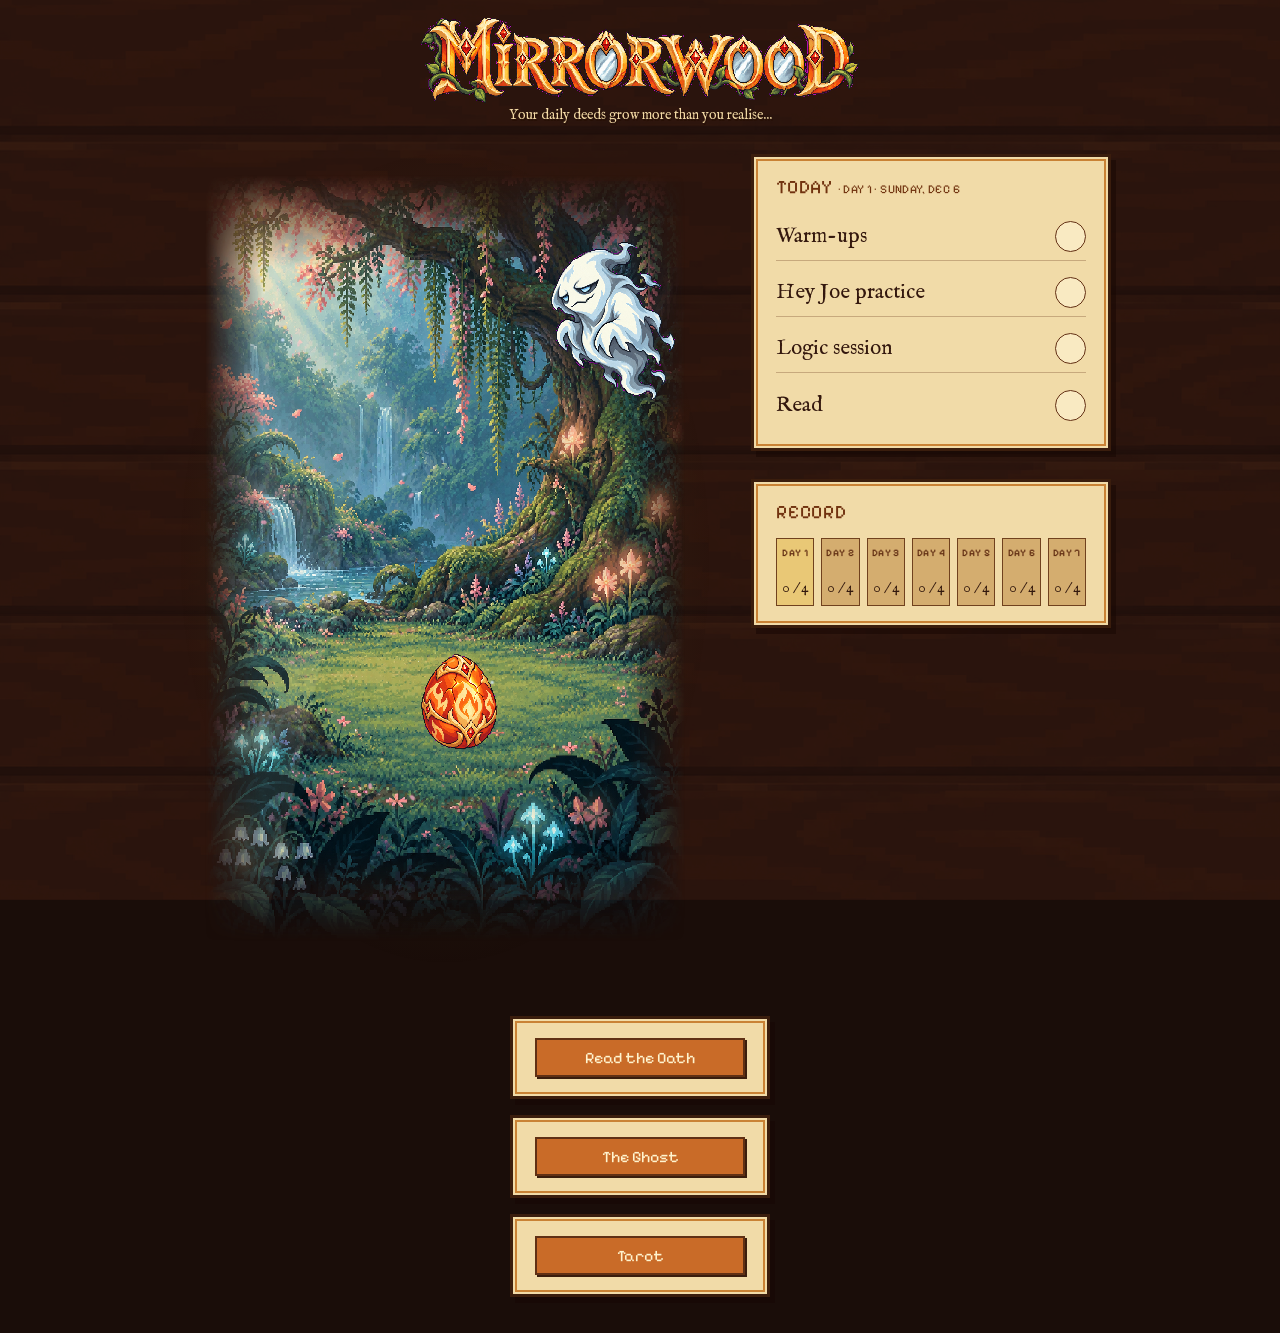
==== commit 31b09c29: "Fortnight record with tally and Record drawer; demo rebuilt as a three-day walkthrough" ====
--- a/index.html
+++ b/index.html
@@ -9,6 +9,7 @@
   <link rel="stylesheet" href="scene-fade.css">
   <link rel="stylesheet" href="drawers.css">
   <link rel="stylesheet" href="tarot.css">
+  <link rel="stylesheet" href="record.css">
 </head>
 <body>
   <img class="wood-backdrop" src="assets/bg-wood.png" alt="" aria-hidden="true">
@@ -41,11 +42,13 @@
       <img class="scene-frame" src="assets/frame.png" alt="" aria-hidden="true">
       </div>
     </section>
-    <section id="demo-panel" class="panel demo-panel" hidden aria-labelledby="demo-title">
+    <div id="demo-panel" class="demo-panel drawer-stack" hidden>
+    <section class="panel" aria-labelledby="demo-title">
       <h2 id="demo-title">Try it</h2>
-      <p>This demo starts part-way through a week. Tick the last deed to forge the sword, defeat the ghost and watch your creature evolve. Then press Next day and keep going. Keep all seven days and something is waiting at the end.</p>
-      <div class="demo-actions"><button id="next-demo-day" type="button">Next day</button><button id="reset-demo" type="button">Reset demo</button><button id="start-demo-egg" class="secondary-action" type="button">Start from the egg</button><button id="read-demo-oath" class="secondary-action" type="button">Read the Oath</button></div>
+      <p>Three days, one deed left on each. Tick it, watch what the day brings, then press Next day.</p>
+      <div class="demo-actions"><button id="next-demo-day" type="button">Next day</button><button id="reset-demo" type="button">Reset demo</button><button id="read-demo-oath" class="secondary-action" type="button">Read the Oath</button></div>
     </section>
+    </div>
     <section class="side-column" aria-label="Daily tasks and seven-day record">
       <section class="panel tasks-panel" aria-labelledby="tasks-title">
         <h2 id="tasks-title">Today <span id="demo-badge" class="demo-badge" hidden>DEMO</span><span class="task-date">· Day <span id="day-number"></span> · <span id="date-label"></span></span></h2>
@@ -123,8 +126,8 @@
   <dialog id="demo-welcome" class="profile-welcome" aria-labelledby="demo-welcome-title">
     <section class="panel profile-welcome-card">
       <h2 id="demo-welcome-title">Welcome, stranger,</h2>
-      <p>This is Mirrorwood. It asks nothing of your time. Each day, a few deeds are done out there, in real life, and this world only reflects them: the sword forges, the ghost falls, the creature grows.</p>
-      <p>This creature is four days into its week. One deed remains today.</p>
+      <p>This is Mirrorwood. It asks nothing of your time. Each day, a few deeds are done out there, in real life, and this world only reflects them.</p>
+      <p>Here are three days. On each, one deed remains.</p>
       <p>Nothing here will lecture you. It only witnesses.</p>
       <button id="demo-welcome-close" type="button">Enter</button>
     </section>
@@ -143,6 +146,7 @@
   <script src="tarot.js"></script>
   <script src="fortnight-rules.js"></script>
   <script src="fortnight-profile.js"></script>
+  <script src="demo.js"></script>
   <script src="app.js"></script>
 </body>
 </html>
--- a/tarot.css
+++ b/tarot.css
@@ -96,6 +96,7 @@
 .tarot-slot-earned { border: 0; background: transparent; color: inherit; cursor: pointer; text-align: inherit; filter: drop-shadow(0 6px 6px rgba(0,0,0,.7)); }
 .tarot-slot-empty { display: grid; place-items: center; border: 2px dashed rgba(217,164,65,.45); border-radius: 4px; box-shadow: inset 0 4px 10px rgba(0,0,0,.5); color: rgba(243,212,138,.55); font: 500 clamp(12px, 2.5vw, 28px) 'Pixelify Sans', sans-serif; }
 .tarot-slot-earned:focus-visible { outline: 3px solid #7b240d; outline-offset: 3px; }
+.tarot-slot-arriving > .tarot-card { visibility: hidden; }
 
 .tarot-viewer {
   position: fixed;
@@ -118,7 +119,11 @@
 .tarot-large-card,
 .tarot-reveal-stage { perspective: 1100px; }
 
-.tarot-shiny {
+.tarot-shiny { perspective: 1100px; }
+.tarot-shiny-face {
+  position: absolute;
+  inset: 0;
+  pointer-events: none;
   border-radius: 2.2%;
   overflow: hidden;
   background: #140a14;
@@ -127,7 +132,7 @@
   transition: transform .25s ease-out;
 }
 
-.tarot-shiny.tarot-live { transition: none; }
+.tarot-shiny.tarot-live > .tarot-shiny-face { transition: none; }
 
 .tarot-holo,
 .tarot-glare,
@@ -228,9 +233,78 @@
   pointer-events: none;
 }
 
-.tarot-reveal-stage > .tarot-card { box-shadow: 0 18px 40px rgb(0 0 0 / 55%); }
-.tarot-reveal-entering:not(.tarot-reveal-shiny) .tarot-reveal-stage::before { animation: tarot-warm-glow .9s ease-out both; }
-.tarot-reveal-shiny .tarot-reveal-stage::before { opacity: .3; }
+.tarot-reveal-flipper {
+  position: relative;
+  width: 100%;
+  aspect-ratio: 2 / 3;
+  transform-style: preserve-3d;
+  transform: rotateY(180deg);
+}
+.tarot-reveal-flipper.tarot-reveal-face-up { transform: none; }
+/* Safari can otherwise repaint the back when the completed 3D transform is removed. */
+.tarot-reveal-face-up > .tarot-reveal-back { visibility: hidden; }
+.tarot-reveal-front,
+.tarot-reveal-back {
+  position: absolute;
+  inset: 0;
+  width: 100%;
+  height: 100%;
+  -webkit-backface-visibility: hidden;
+  backface-visibility: hidden;
+  box-shadow: 0 18px 40px rgb(0 0 0 / 55%);
+}
+.tarot-reveal-front { transform: rotateY(0deg); }
+.tarot-reveal-back {
+  display: block;
+  object-fit: cover;
+  transform: rotateY(180deg);
+}
+
+/* A single white reflection belongs only to a standard card's reveal. */
+.tarot-reveal .tarot-standard-sweep {
+  overflow: hidden;
+  border-radius: 2.2%;
+}
+.tarot-reveal .tarot-standard-sweep::after {
+  content: "";
+  position: absolute;
+  top: -25%;
+  left: -75%;
+  width: 26%;
+  height: 150%;
+  pointer-events: none;
+  transform: rotate(22deg);
+  background: linear-gradient(90deg, rgb(255 255 255 / 0), rgb(255 255 255 / 10%), rgb(255 255 255 / 0));
+  animation: tarot-standard-sweep 1s ease-in-out both;
+}
+@keyframes tarot-standard-sweep {
+  from { left: -75%; }
+  to { left: 145%; }
+}
+
+/* The flight stays above both dialogs while the drawer receives the card. */
+.tarot-flight-layer {
+  box-sizing: border-box;
+  position: fixed;
+  inset: 0;
+  width: 100vw;
+  height: 100dvh;
+  max-width: none;
+  max-height: none;
+  margin: 0;
+  padding: 0;
+  border: 0;
+  background: transparent;
+  overflow: visible;
+  pointer-events: none;
+}
+body > .tarot-flight-layer { position: fixed; }
+.tarot-flight-layer::backdrop { background: transparent; pointer-events: none; }
+.tarot-flight-card {
+  position: fixed;
+  transform-origin: top left;
+  pointer-events: none;
+}
 
 .tarot-keep {
   display: block;
@@ -251,26 +325,14 @@
 .tarot-keep:active { transform: translate(1px, 1px); box-shadow: 1px 1px 0 #3a1d0d; }
 .tarot-keep:focus-visible { outline: 2px solid #ffdc90; outline-offset: 5px; }
 
-.tarot-turn { animation: tarot-turn .9s cubic-bezier(.2, .8, .25, 1) both; }
-@keyframes tarot-turn {
-  0% { opacity: 0; transform: scale(.91) rotateY(-90deg); }
-  12% { opacity: 1; }
-  75% { transform: scale(1.012) rotateY(3deg); }
-  100% { opacity: 1; transform: scale(1) rotateY(0); }
-}
-@keyframes tarot-warm-glow {
-  0%, 22% { opacity: .95; transform: scale(.9); }
-  100% { opacity: .45; transform: scale(1); }
-}
-
-.tarot-burst { animation: tarot-pop 2.8s cubic-bezier(.2, .9, .25, 1) both; }
+.tarot-burst > .tarot-shiny-face { animation: tarot-pop 2.8s cubic-bezier(.2, .9, .25, 1) both; }
 .tarot-burst .tarot-holo { opacity: .85; animation: tarot-foil-sweep 2.8s ease-in-out both; }
 .tarot-burst .tarot-glare { animation: tarot-flash 2.8s ease-out both; }
 .tarot-burst .tarot-sparkles i { animation: tarot-sparkle-burst 2.8s ease-out both; }
 @keyframes tarot-pop {
-  0% { transform: scale(.86) rotateY(-14deg); filter: brightness(1.8); }
-  18% { transform: scale(1.04) rotateY(4deg); filter: brightness(1.35); }
-  40% { transform: scale(1) rotateY(0); }
+  0% { transform: scale(1); filter: brightness(1.8); }
+  18% { transform: scale(1.04); filter: brightness(1.35); }
+  40% { transform: scale(1); }
   100% { transform: scale(1); filter: brightness(1); }
 }
 @keyframes tarot-foil-sweep {
@@ -290,22 +352,18 @@
   100% { opacity: 0; transform: scale(.3) rotate(135deg); }
 }
 
-#tarot-open.tarot-arrived { animation: tarot-arrived 1.1s ease-out both; }
-@keyframes tarot-arrived {
-  0%, 100% { filter: drop-shadow(0 0 0 rgb(255 200 95 / 0)); }
-  30% { filter: drop-shadow(0 0 9px rgb(255 200 95 / 65%)); }
-}
-
 @media (prefers-reduced-motion: reduce) {
-  .tarot-shiny,
-  .tarot-shiny.tarot-live { transform: none; transition: none; }
-  .tarot-turn,
-  .tarot-burst { animation: tarot-fade-in .25s ease-out both; }
+  .tarot-shiny-face,
+  .tarot-shiny.tarot-live > .tarot-shiny-face { transform: none; transition: none; }
+  .tarot-reveal-flipper,
+  .tarot-reveal-flipper.tarot-reveal-face-up { transform: none; }
+  .tarot-reveal-back { display: none; }
+  .tarot-burst > .tarot-shiny-face { animation: none; }
+  .tarot-reveal .tarot-standard-sweep::after { display: none; animation: none; }
   .tarot-burst .tarot-holo,
   .tarot-burst .tarot-glare,
   .tarot-burst .tarot-sparkles i,
-  .tarot-rest-subtle .tarot-glint::before,
-  .tarot-reveal-entering:not(.tarot-reveal-shiny) .tarot-reveal-stage::before { animation: none; }
+  .tarot-rest-subtle .tarot-glint::before { animation: none; }
   .tarot-shiny .tarot-holo,
   .tarot-shiny.tarot-live .tarot-holo {
     opacity: .16;
@@ -316,8 +374,3 @@
   .tarot-shiny .tarot-glint,
   .tarot-shiny .tarot-sparkles { display: none; }
 }
-
-@keyframes tarot-fade-in {
-  from { opacity: 0; }
-  to { opacity: 1; }
-}
--- a/record.css
+++ b/record.css
@@ -0,0 +1,19 @@
+.fortnight-record-tally:empty { display: none; }
+.fortnight-record-tally { display: grid; gap: 4px; margin-bottom: 12px; }
+.fortnight-record-tally button {
+  justify-self: start;
+  border: 0;
+  padding: 0;
+  background: none;
+  color: #633014;
+  font: inherit;
+  font-size: 14px;
+  line-height: 1.4;
+  text-align: left;
+  cursor: pointer;
+}
+.fortnight-record-tally button:hover { text-decoration: underline; }
+.fortnight-record-tally button:focus-visible { outline: 2px solid #7b240d; outline-offset: 3px; }
+.fortnight-record-history { line-height: normal; }
+.fortnight-record-history section + section { margin-top: 28px; }
+.fortnight-record-history h3 { margin: 0 0 12px; font-size: 20px; color: #633014; }
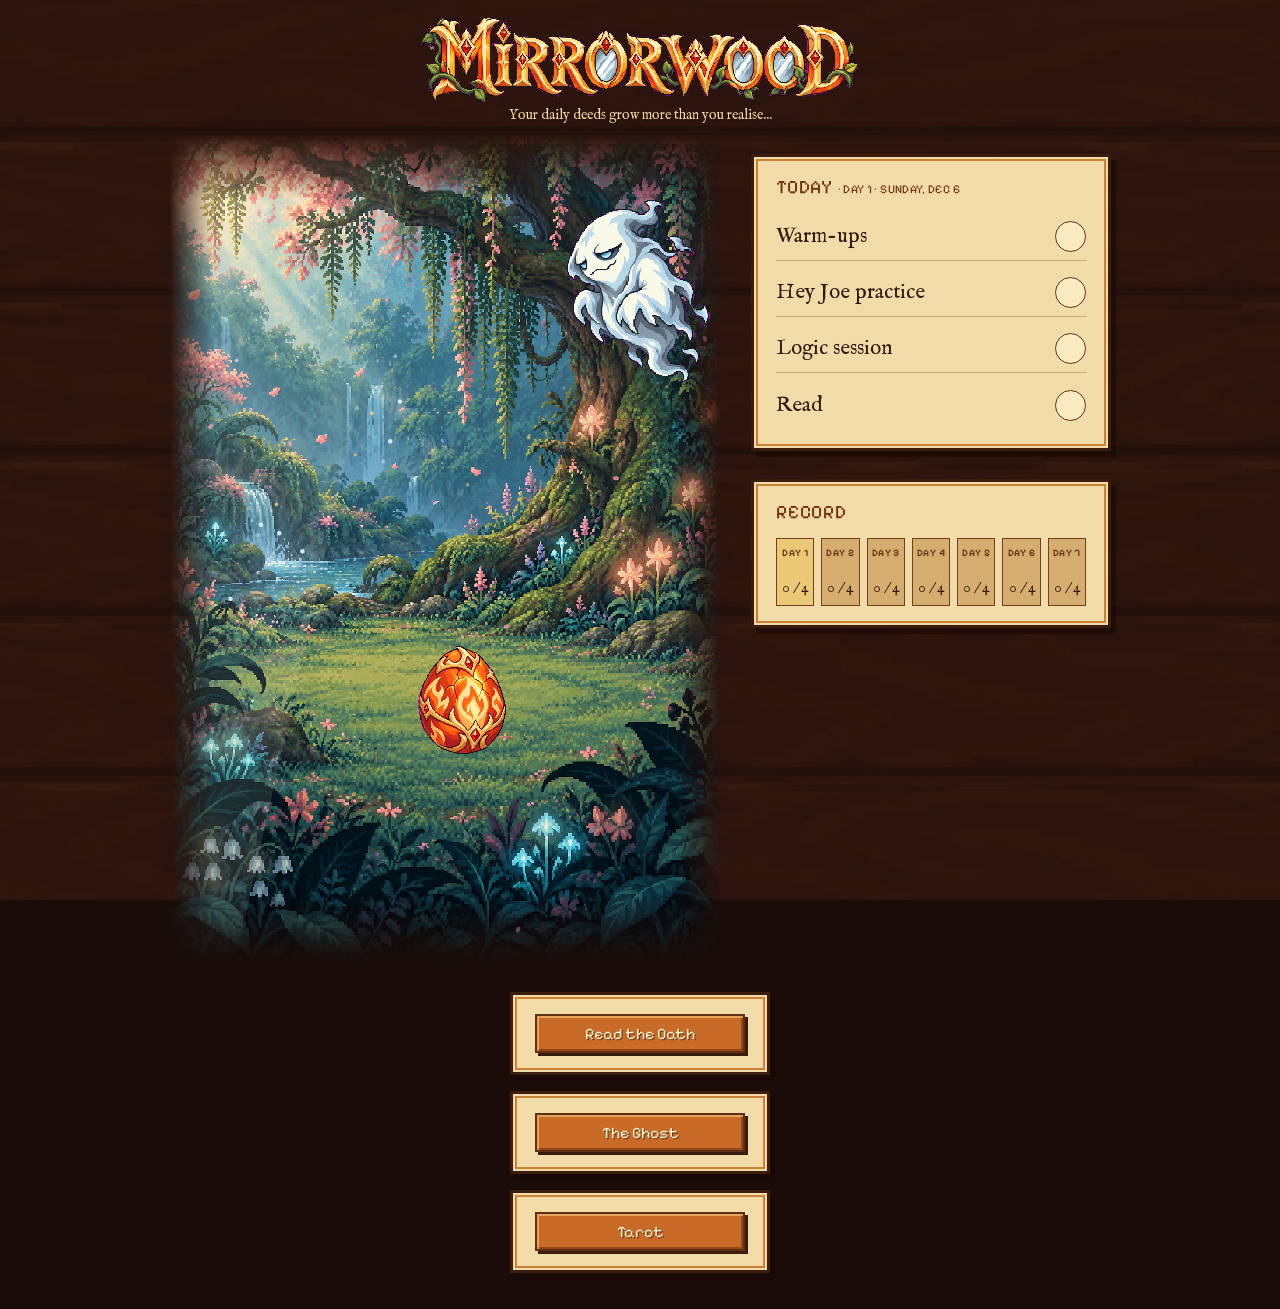
==== commit ddfc2ee3: "Tactile buttons and wax-seal tick stamp" ====
--- a/index.html
+++ b/index.html
@@ -10,6 +10,7 @@
   <link rel="stylesheet" href="drawers.css">
   <link rel="stylesheet" href="tarot.css">
   <link rel="stylesheet" href="record.css">
+  <link rel="stylesheet" href="interactions.css">
 </head>
 <body>
   <img class="wood-backdrop" src="assets/bg-wood.png" alt="" aria-hidden="true">
--- a/scene-fade.css
+++ b/scene-fade.css
@@ -1,4 +1,4 @@
-/* Keep the original scene geometry while dissolving its outer edges. */
+/* Dissolve the scene edges without masking its sprites. */
 .scene-frame { display: none; }
 
 /* The scene's solid fallback must not leave a rectangle behind the fade. */
@@ -10,27 +10,54 @@
 #scene > .ambient-markers,
 #scene > .scene-dimmer {
   -webkit-mask-image:
-    linear-gradient(to right, transparent, #000 12%, #000 88%, transparent),
-    linear-gradient(to bottom, transparent, #000 12%, #000 88%, transparent);
+    linear-gradient(to right, transparent, #000 8%, #000 92%, transparent),
+    linear-gradient(to bottom, transparent, #000 8%, #000 92%, transparent);
   -webkit-mask-composite: source-in;
   mask-image:
-    linear-gradient(to right, transparent, #000 12%, #000 88%, transparent),
-    linear-gradient(to bottom, transparent, #000 12%, #000 88%, transparent);
+    linear-gradient(to right, transparent, #000 8%, #000 92%, transparent),
+    linear-gradient(to bottom, transparent, #000 8%, #000 92%, transparent);
   mask-composite: intersect;
 }
 
-.scene-frame-wrap { isolation: isolate; }
+/* The art, sprites and effects share one exact 1024 × 1536 coordinate box.
+   The retired frame's insets must no longer consume space around that box. */
+.scene-frame-wrap {
+  isolation: isolate;
+  width: 100%;
+  height: auto;
+  aspect-ratio: 2 / 3;
+}
+.scene-frame-wrap .scene { inset: 0; margin: 0; max-width: none; }
 .scene-frame-wrap::before {
   content: '';
   position: absolute;
-  inset: calc(var(--frame-top) - 30px) calc(var(--frame-right) - 30px)
-    calc(var(--frame-bottom) - 30px) calc(var(--frame-left) - 30px);
+  inset: -16px;
   z-index: -1;
   pointer-events: none;
   background: radial-gradient(ellipse, rgba(90, 140, 70, .18), transparent 70%);
 }
 
-/* The existing narrow layout gives the scene a 28px bottom margin. */
-@media (max-width: 899px) {
-  .scene-frame-wrap::before { bottom: calc(var(--frame-bottom) + 28px - 30px); }
+/* Keep the existing stacked/tablet layouts; align the unframed art at the top. */
+.scene-column { align-self: start; }
+@media (min-width: 900px) and (max-width: 1319px) {
+  .scene-frame-wrap { width: min(100%, calc(94.7vh * 2 / 3)); }
 }
+
+@media (min-width: 1320px) {
+  /* Size the art from viewport height; cap its width only to leave room
+     for both side columns and their gaps. The page may scroll vertically. */
+  .app-shell {
+    --side-track: min(342px, calc((100vw - 696px) / 2));
+    width: 100%;
+    min-height: 100dvh;
+    grid-template-rows: auto 1fr;
+    align-items: start;
+  }
+  .app-content {
+    grid-template-columns: minmax(0, 1fr)
+      min(calc(94.7vh * 2 / 3), calc(100vw - 144px - var(--side-track) - var(--side-track)))
+      minmax(0, 1fr);
+  }
+  .side-column { width: var(--side-track); }
+  .side-column, .oath-card, .demo-mode .demo-panel { margin-top: 0; }
+}
--- a/interactions.css
+++ b/interactions.css
@@ -0,0 +1,143 @@
+.demo-actions button:not(#reset-demo):not(.secondary-action),
+#read-oath,
+.drawer-trigger,
+.drawer-close,
+.drawer-header > .drawer-close,
+.profile-welcome-card button {
+  box-shadow: inset 2px 2px 0 rgba(255,214,140,.55), inset -2px -2px 0 rgba(110,40,8,.55), 3px 3px 0 #3a1d0d;
+  text-shadow: 1px 1px 0 #6a2a08;
+  transition: transform 70ms steps(2), box-shadow 70ms steps(2), background-color 90ms;
+}
+
+.demo-actions button:not(#reset-demo):not(.secondary-action):hover:not(:disabled),
+#read-oath:hover:not(:disabled),
+.drawer-trigger:hover:not(:disabled),
+.drawer-close:hover:not(:disabled),
+.profile-welcome-card button:hover:not(:disabled) {
+  background: #db7a30;
+  transform: translate(-1px, -1px);
+  box-shadow: inset 2px 2px 0 rgba(255,226,160,.7), inset -2px -2px 0 rgba(110,40,8,.55), 4px 4px 0 #3a1d0d, 0 0 14px rgba(255,170,70,.35);
+}
+
+.demo-actions button:not(#reset-demo):not(.secondary-action):active:not(:disabled),
+#read-oath:active:not(:disabled),
+.drawer-trigger:active:not(:disabled),
+.drawer-close:active:not(:disabled),
+.profile-welcome-card button:active:not(:disabled) {
+  background: #b85e20;
+  transform: translate(2px, 2px);
+  box-shadow: inset -2px -2px 0 rgba(255,214,140,.35), inset 2px 2px 0 rgba(90,30,5,.6), 1px 1px 0 #3a1d0d;
+}
+
+.demo-actions button:not(#reset-demo):not(.secondary-action):focus-visible,
+#read-oath:focus-visible,
+.drawer-trigger:focus-visible,
+.drawer-close:focus-visible,
+.profile-welcome-card button:focus-visible {
+  outline: 2px solid #7b240d;
+  outline-offset: 3px;
+}
+
+.demo-actions button:disabled:not(#reset-demo) {
+  opacity: 1;
+  background: #cfae78;
+  color: #7a5532;
+  border-color: #8a6038;
+  box-shadow: inset 2px 2px 0 rgba(90,50,20,.25);
+  text-shadow: none;
+  cursor: not-allowed;
+}
+
+.secondary-action:hover:not(:disabled) {
+  background: rgba(201,107,40,.16);
+}
+
+.secondary-action:active:not(:disabled) {
+  background: rgba(201,107,40,.28);
+  transform: translate(1px, 1px);
+}
+
+.demo-actions #next-demo-day { order: 1; }
+.demo-actions #read-demo-oath { order: 2; }
+.demo-actions #reset-demo {
+  order: 3;
+  background: none;
+  border: 0;
+  box-shadow: none;
+  padding: 2px 4px;
+  color: #8a4a22;
+  font-size: 13px;
+  text-decoration: underline;
+  text-underline-offset: 3px;
+  justify-self: center;
+}
+
+.demo-actions #reset-demo:hover:not(:disabled) { color: #5a2408; }
+.demo-actions #reset-demo:disabled { opacity: .45; cursor: default; }
+
+.tick {
+  position: relative;
+  transition: transform 90ms ease-out;
+}
+
+.tick[aria-pressed="false"]:hover:not(:disabled) {
+  transform: scale(1.08);
+  border-width: 2px;
+  color: rgba(184,76,27,.38);
+  font-size: 17px;
+}
+
+.tick[aria-pressed="false"]:active:not(:disabled) { transform: scale(.92); }
+
+.tick[aria-pressed="true"] {
+  background: radial-gradient(circle at 34% 30%, #e0702e 0 18%, #b0421a 55%, #7a230a 100%);
+  border-color: #5e1a06;
+  box-shadow: inset 2px 2px 0 rgba(255,190,120,.35), inset -2px -2px 0 rgba(40,8,0,.3), 1px 2px 0 rgba(40,10,0,.45);
+  text-shadow: 1px 1px 0 #5e1a06;
+}
+
+.tick[aria-pressed="true"]:disabled { opacity: 1; cursor: default; }
+
+.tick.just-ticked { animation: seal-stamp 420ms cubic-bezier(.2,.9,.3,1.2) both; }
+
+.tick.just-ticked::after {
+  content: '';
+  position: absolute;
+  inset: -3px;
+  border-radius: 50%;
+  border: 2px solid #f0b35a;
+  pointer-events: none;
+  animation: seal-ring 520ms ease-out both;
+  animation-delay: var(--seal-animation-delay, 0ms);
+}
+
+.task.just-ticked {
+  background: linear-gradient(100deg, transparent 0 35%, rgba(255,214,120,.55) 50%, transparent 65%) no-repeat;
+  background-size: 250% 100%;
+  animation: row-glint 700ms ease-out both;
+}
+
+@keyframes seal-stamp {
+  0% { transform: scale(1.7); opacity: 0; }
+  45% { transform: scale(.86); opacity: 1; }
+  70% { transform: scale(1.07); }
+  100% { transform: scale(1); }
+}
+
+@keyframes seal-ring {
+  from { transform: scale(.8); opacity: .95; }
+  to { transform: scale(2.1); opacity: 0; }
+}
+
+@keyframes row-glint {
+  from { background-position: 120% 0; }
+  to { background-position: -30% 0; }
+}
+
+@media (prefers-reduced-motion: reduce) {
+  .tick.just-ticked,
+  .tick.just-ticked::after,
+  .task.just-ticked { animation: none; }
+  .tick.just-ticked::after { opacity: 0; }
+  .task.just-ticked { background: none; }
+}
